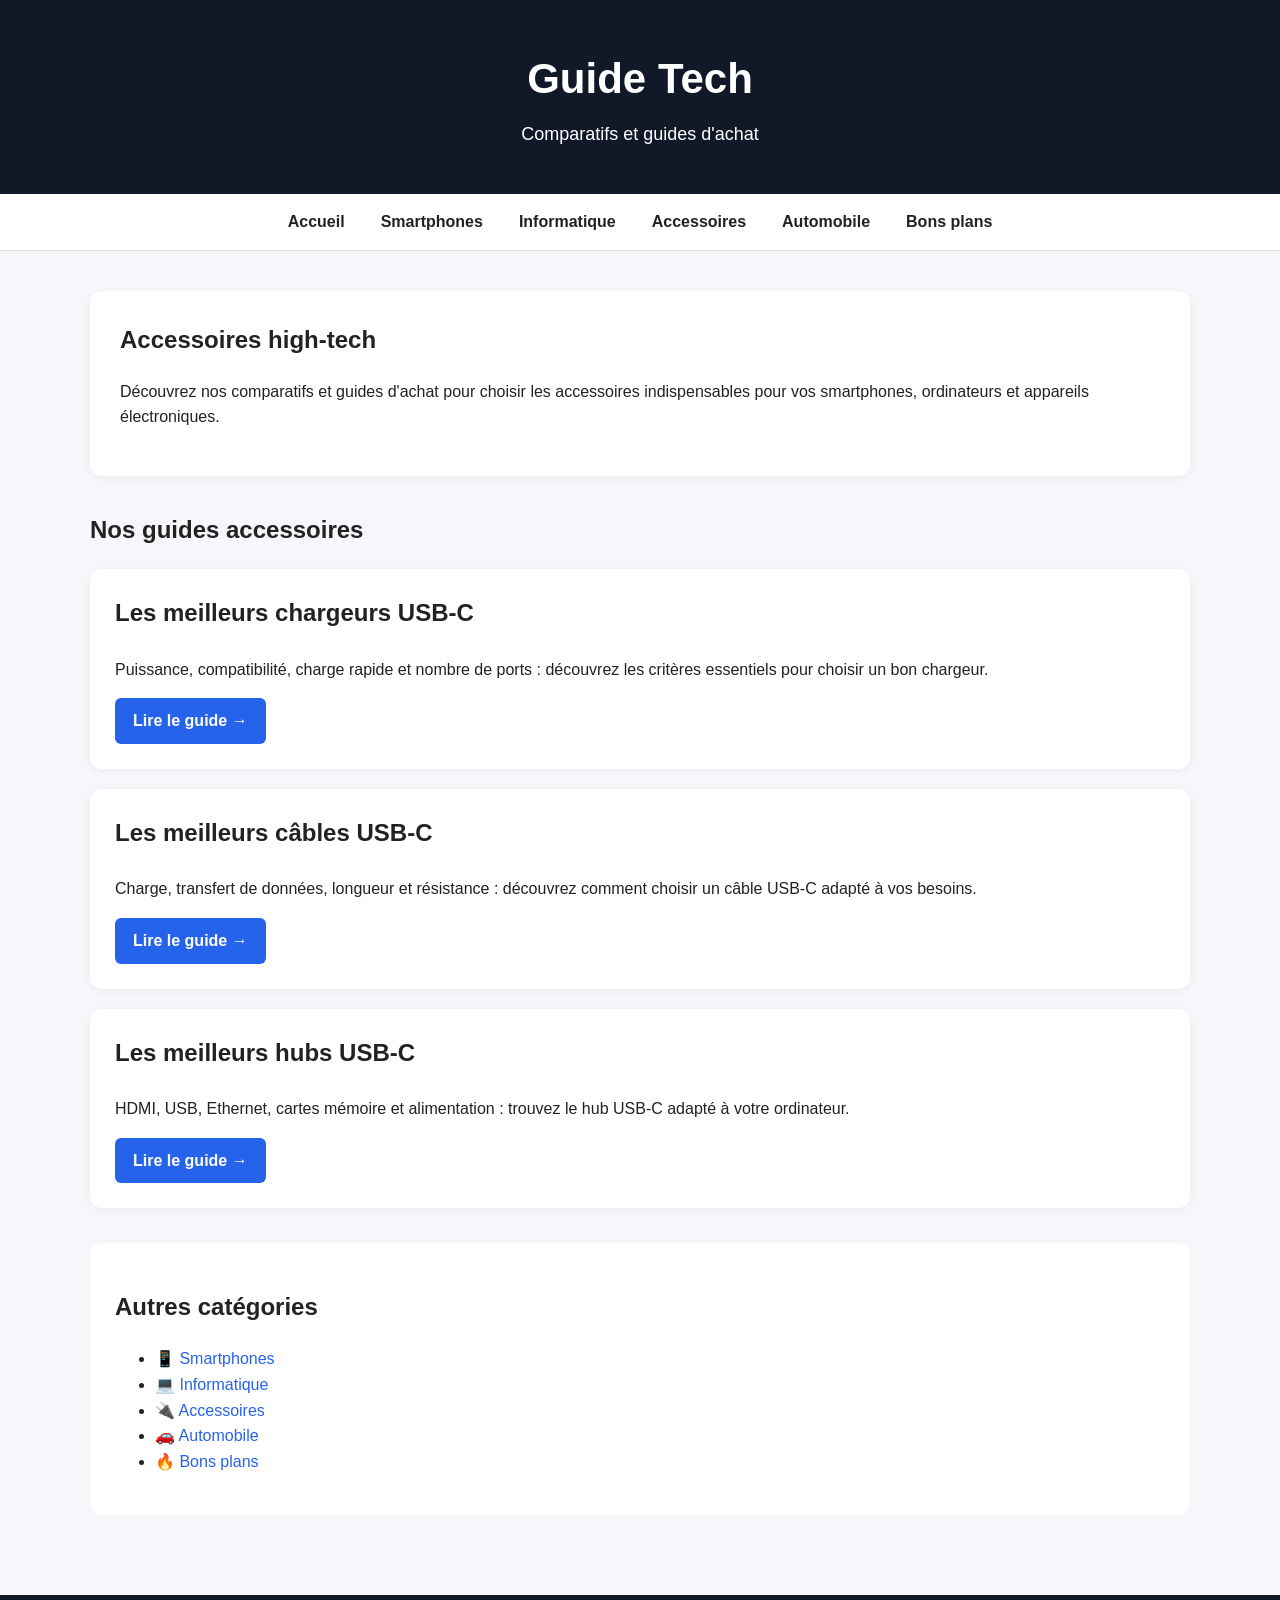
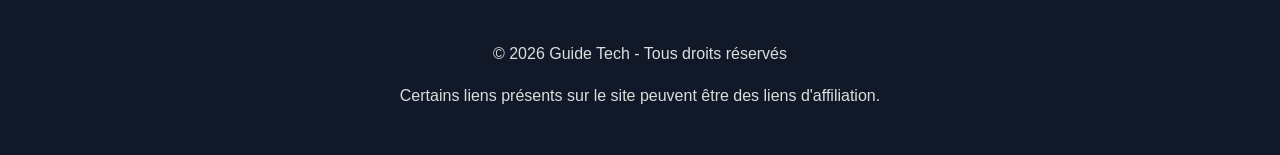
==== accessoires.html @ 724bab93 "Create accessoires.html" ====
<!DOCTYPE html>
<html lang="fr">
<head>
    <meta charset="UTF-8">
    <meta name="viewport" content="width=device-width, initial-scale=1.0">

    <title>Accessoires | Guide Tech</title>

    <meta name="description" content="Comparatifs et guides d'achat pour choisir les meilleurs accessoires high-tech, USB-C, chargeurs, câbles et équipements.">

    <link rel="stylesheet" href="style.css">
</head>

<body>

<header class="header">
    <div class="container">
        <h1>Guide Tech</h1>
        <p>Comparatifs et guides d'achat</p>
    </div>
</header>

<nav class="navigation">
    <div class="container">
        <a href="index.html">Accueil</a>
        <a href="smartphones.html">Smartphones</a>
        <a href="informatique.html">Informatique</a>
        <a href="accessoires.html">Accessoires</a>
        <a href="#">Automobile</a>
        <a href="#">Bons plans</a>
    </div>
</nav>

<main class="container">

    <section class="intro">

        <h2>Accessoires high-tech</h2>

        <p>
            Découvrez nos comparatifs et guides d'achat pour choisir
            les accessoires indispensables pour vos smartphones,
            ordinateurs et appareils électroniques.
        </p>

    </section>


    <section>

        <h2>Nos guides accessoires</h2>

        <article class="article-card">

            <h3>Les meilleurs chargeurs USB-C</h3>

            <p>
                Puissance, compatibilité, charge rapide et nombre de ports :
                découvrez les critères essentiels pour choisir un bon chargeur.
            </p>

            <a class="button" href="#">
                Lire le guide →
            </a>

        </article>


        <article class="article-card">

            <h3>Les meilleurs câbles USB-C</h3>

            <p>
                Charge, transfert de données, longueur et résistance :
                découvrez comment choisir un câble USB-C adapté à vos besoins.
            </p>

            <a class="button" href="#">
                Lire le guide →
            </a>

        </article>


        <article class="article-card">

            <h3>Les meilleurs hubs USB-C</h3>

            <p>
                HDMI, USB, Ethernet, cartes mémoire et alimentation :
                trouvez le hub USB-C adapté à votre ordinateur.
            </p>

            <a class="button" href="#">
                Lire le guide →
            </a>

        </article>

    </section>


    <section class="categories">

        <h2>Autres catégories</h2>

        <ul>
            <li><a href="smartphones.html">📱 Smartphones</a></li>
            <li><a href="informatique.html">💻 Informatique</a></li>
            <li><a href="accessoires.html">🔌 Accessoires</a></li>
            <li><a href="#">🚗 Automobile</a></li>
            <li><a href="#">🔥 Bons plans</a></li>
        </ul>

    </section>

</main>


<footer class="footer">

    <div class="container">

        <p>
            © 2026 Guide Tech - Tous droits réservés
        </p>

        <p>
            Certains liens présents sur le site peuvent être des liens
            d'affiliation.
        </p>

    </div>

</footer>

</body>
</html>
---- style.css ----
* {
    box-sizing: border-box;
}

body {
    margin: 0;
    font-family: Arial, Helvetica, sans-serif;
    background: #f5f7fa;
    color: #222;
    line-height: 1.6;
}

.container {
    width: 92%;
    max-width: 1100px;
    margin: auto;
}

/* HEADER */

.header {
    background: #111827;
    color: white;
    padding: 45px 0;
    text-align: center;
}

.header h1 {
    margin: 0;
    font-size: 42px;
}

.header p {
    margin: 8px 0 0;
    font-size: 18px;
}

/* NAVIGATION */

.navigation {
    background: white;
    border-bottom: 1px solid #ddd;
}

.navigation .container {
    display: flex;
    justify-content: center;
    flex-wrap: wrap;
}

.navigation a {
    display: block;
    padding: 15px 18px;
    color: #222;
    text-decoration: none;
    font-weight: bold;
}

.navigation a:hover {
    background: #f0f0f0;
}

/* CONTENU */

main {
    padding: 40px 0;
}

.intro {
    background: white;
    padding: 30px;
    border-radius: 12px;
    margin-bottom: 35px;
    box-shadow: 0 2px 8px rgba(0,0,0,0.05);
}

.intro h2 {
    margin-top: 0;
}

/* ARTICLES */

.article-card {
    background: white;
    padding: 25px;
    margin: 20px 0;
    border-radius: 12px;
    box-shadow: 0 2px 8px rgba(0,0,0,0.05);
}

.article-card h3 {
    margin-top: 0;
    font-size: 24px;
}

.button {
    display: inline-block;
    background: #2563eb;
    color: white;
    padding: 10px 18px;
    border-radius: 6px;
    text-decoration: none;
    font-weight: bold;
}

.button:hover {
    background: #1d4ed8;
}

/* CATEGORIES */

.categories {
    background: white;
    padding: 25px;
    margin-top: 35px;
    border-radius: 12px;
}

.categories a {
    color: #2563eb;
    text-decoration: none;
}

/* FOOTER */

.footer {
    background: #111827;
    color: #ddd;
    text-align: center;
    padding: 30px 0;
    margin-top: 40px;
}

/* MOBILE */

@media (max-width: 600px) {

    .header h1 {
        font-size: 32px;
    }

    .header p {
        font-size: 16px;
    }

    .navigation .container {
        display: block;
        text-align: center;
    }

    .navigation a {
        padding: 10px;
    }

    .article-card h3 {
        font-size: 21px;
    }
}
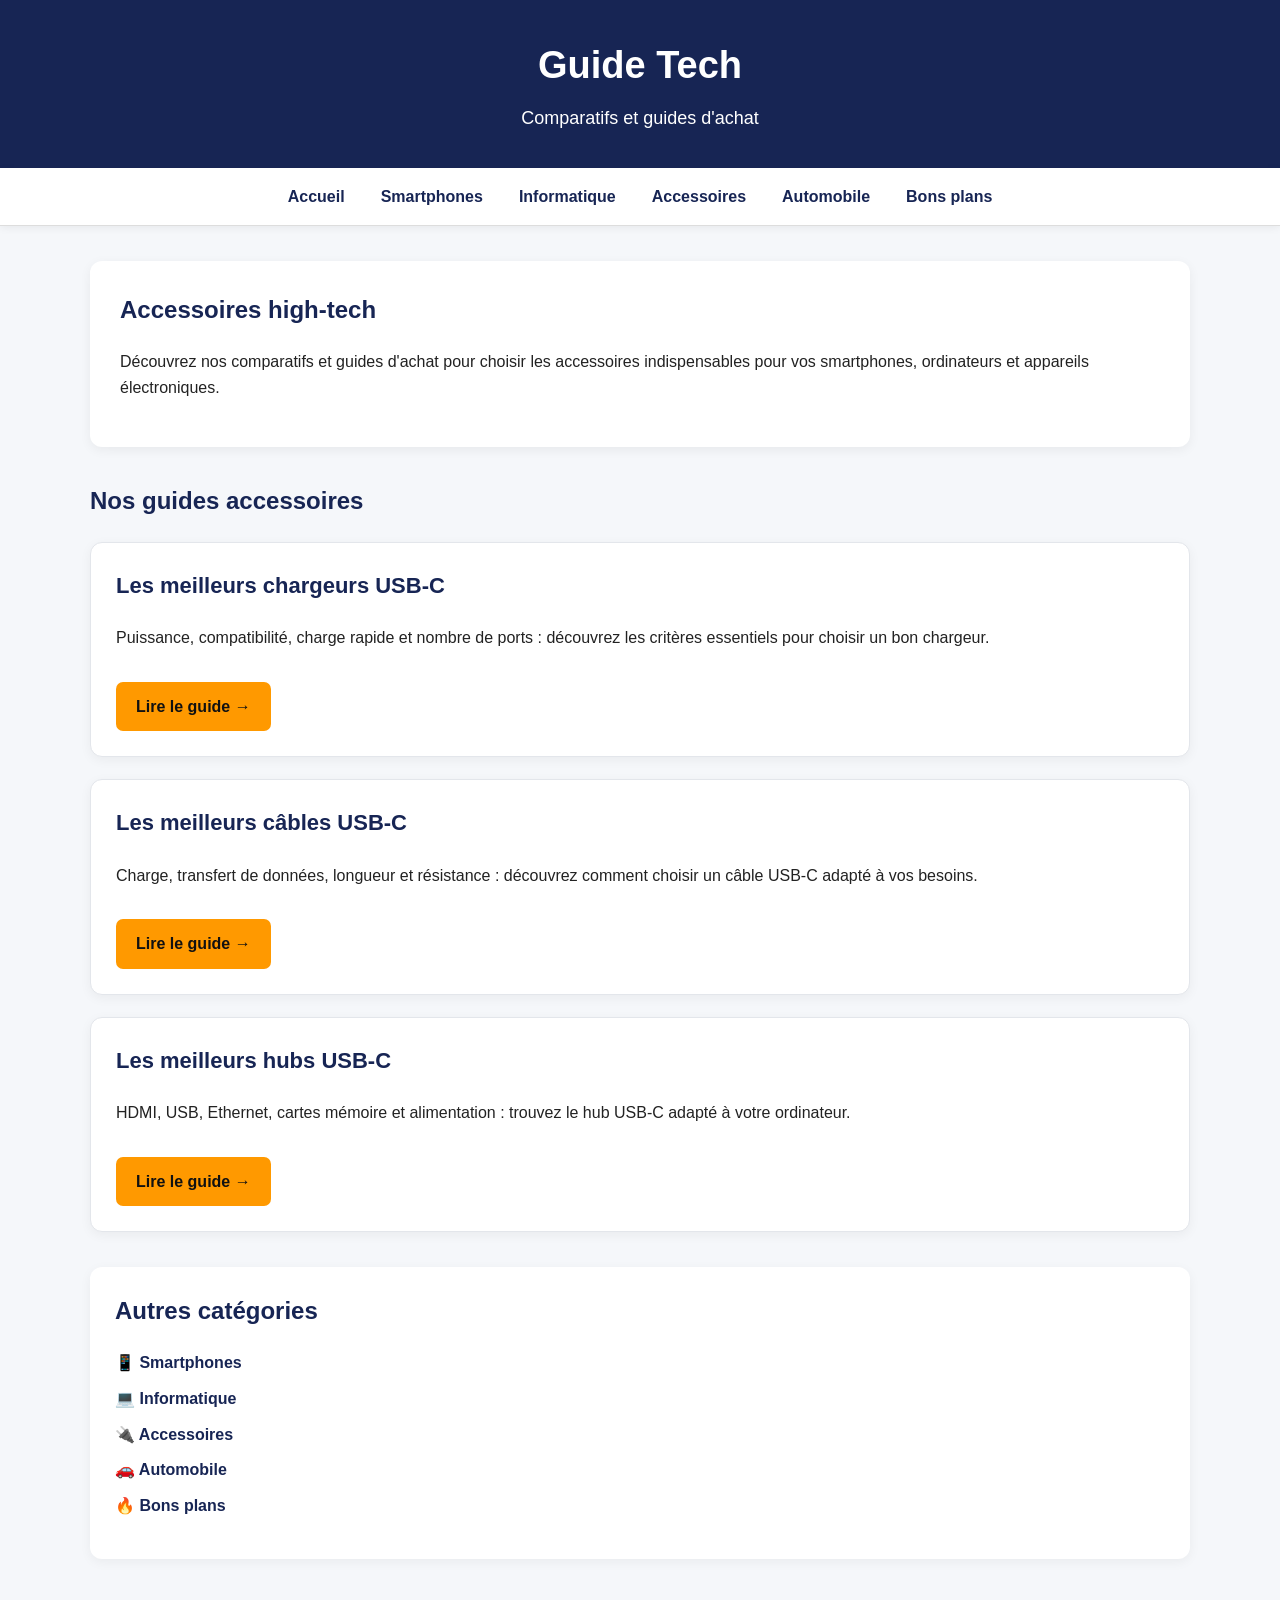
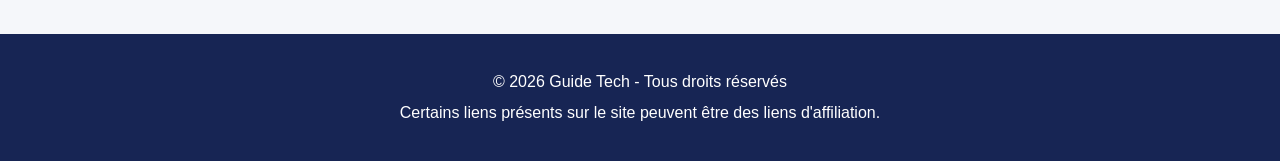
==== commit 505a7d41: "Update accessoires.html" ====
--- a/accessoires.html
+++ b/accessoires.html
@@ -26,8 +26,8 @@
         <a href="smartphones.html">Smartphones</a>
         <a href="informatique.html">Informatique</a>
         <a href="accessoires.html">Accessoires</a>
-        <a href="#">Automobile</a>
-        <a href="#">Bons plans</a>
+        <a href="automobile.html">Automobile</a>
+        <a href="bons-plans.html">Bons plans</a>
     </div>
 </nav>
 
--- a/style.css
+++ b/style.css
@@ -1,4 +1,3 @@
-
 * {
     box-sizing: border-box;
 }
@@ -12,23 +11,24 @@
 }
 
 .container {
-    width: 92%;
+    width: 90%;
     max-width: 1100px;
     margin: auto;
 }
 
+
 /* HEADER */
 
 .header {
-    background: #111827;
+    background: #172554;
     color: white;
-    padding: 45px 0;
     text-align: center;
+    padding: 35px 20px;
 }
 
 .header h1 {
     margin: 0;
-    font-size: 42px;
+    font-size: 38px;
 }
 
 .header p {
@@ -36,11 +36,13 @@
     font-size: 18px;
 }
 
+
 /* NAVIGATION */
 
 .navigation {
     background: white;
     border-bottom: 1px solid #ddd;
+    box-shadow: 0 2px 8px rgba(0, 0, 0, 0.06);
 }
 
 .navigation .container {
@@ -50,63 +52,91 @@
 }
 
 .navigation a {
-    display: block;
-    padding: 15px 18px;
-    color: #222;
+    color: #172554;
     text-decoration: none;
     font-weight: bold;
+    padding: 16px 18px;
 }
 
 .navigation a:hover {
-    background: #f0f0f0;
-}
-
-/* CONTENU */
+    background: #e8eefc;
+}
+
+
+/* MAIN */
 
 main {
-    padding: 40px 0;
-}
+    padding-top: 35px;
+    padding-bottom: 45px;
+}
+
+h2 {
+    color: #172554;
+    margin-top: 35px;
+}
+
+h3 {
+    color: #172554;
+}
+
+h4 {
+    margin-bottom: 5px;
+}
+
+
+/* INTRO */
 
 .intro {
     background: white;
     padding: 30px;
+    margin-bottom: 35px;
     border-radius: 12px;
-    margin-bottom: 35px;
-    box-shadow: 0 2px 8px rgba(0,0,0,0.05);
+    box-shadow: 0 3px 12px rgba(0, 0, 0, 0.06);
 }
 
 .intro h2 {
     margin-top: 0;
 }
 
-/* ARTICLES */
+
+/* ARTICLE CARDS */
 
 .article-card {
     background: white;
     padding: 25px;
-    margin: 20px 0;
+    margin: 22px 0;
     border-radius: 12px;
-    box-shadow: 0 2px 8px rgba(0,0,0,0.05);
+    border: 1px solid #e3e6eb;
+    box-shadow: 0 3px 12px rgba(0, 0, 0, 0.05);
 }
 
 .article-card h3 {
     margin-top: 0;
-    font-size: 24px;
-}
+    font-size: 22px;
+}
+
+.article-card ul {
+    padding-left: 22px;
+}
+
+
+/* BUTTON */
 
 .button {
     display: inline-block;
-    background: #2563eb;
-    color: white;
-    padding: 10px 18px;
-    border-radius: 6px;
+    margin-top: 15px;
+    padding: 12px 20px;
+    background: #ff9900;
+    color: #111;
     text-decoration: none;
     font-weight: bold;
+    border-radius: 7px;
 }
 
 .button:hover {
-    background: #1d4ed8;
-}
+    background: #e68900;
+}
+
 
 /* CATEGORIES */
 
@@ -115,45 +145,69 @@
     padding: 25px;
     margin-top: 35px;
     border-radius: 12px;
+    box-shadow: 0 3px 12px rgba(0, 0, 0, 0.05);
+}
+
+.categories h2 {
+    margin-top: 0;
+}
+
+.categories ul {
+    list-style: none;
+    padding: 0;
+}
+
+.categories li {
+    margin: 10px 0;
 }
 
 .categories a {
-    color: #2563eb;
+    color: #172554;
     text-decoration: none;
-}
+    font-weight: bold;
+}
+
 
 /* FOOTER */
 
 .footer {
-    background: #111827;
-    color: #ddd;
+    background: #172554;
+    color: white;
     text-align: center;
-    padding: 30px 0;
-    margin-top: 40px;
-}
+    padding: 30px 20px;
+    margin-top: 30px;
+}
+
+.footer p {
+    margin: 5px 0;
+}
+
 
 /* MOBILE */
 
-@media (max-width: 600px) {
+@media (max-width: 700px) {
 
     .header h1 {
-        font-size: 32px;
+        font-size: 30px;
     }
 
     .header p {
         font-size: 16px;
     }
 
-    .navigation .container {
-        display: block;
-        text-align: center;
-    }
-
     .navigation a {
-        padding: 10px;
+        padding: 12px 10px;
+        font-size: 14px;
+    }
+
+    .intro,
+    .article-card,
+    .categories {
+        padding: 20px;
     }
 
     .article-card h3 {
-        font-size: 21px;
-    }
-}
+        font-size: 19px;
+    }
+
+}
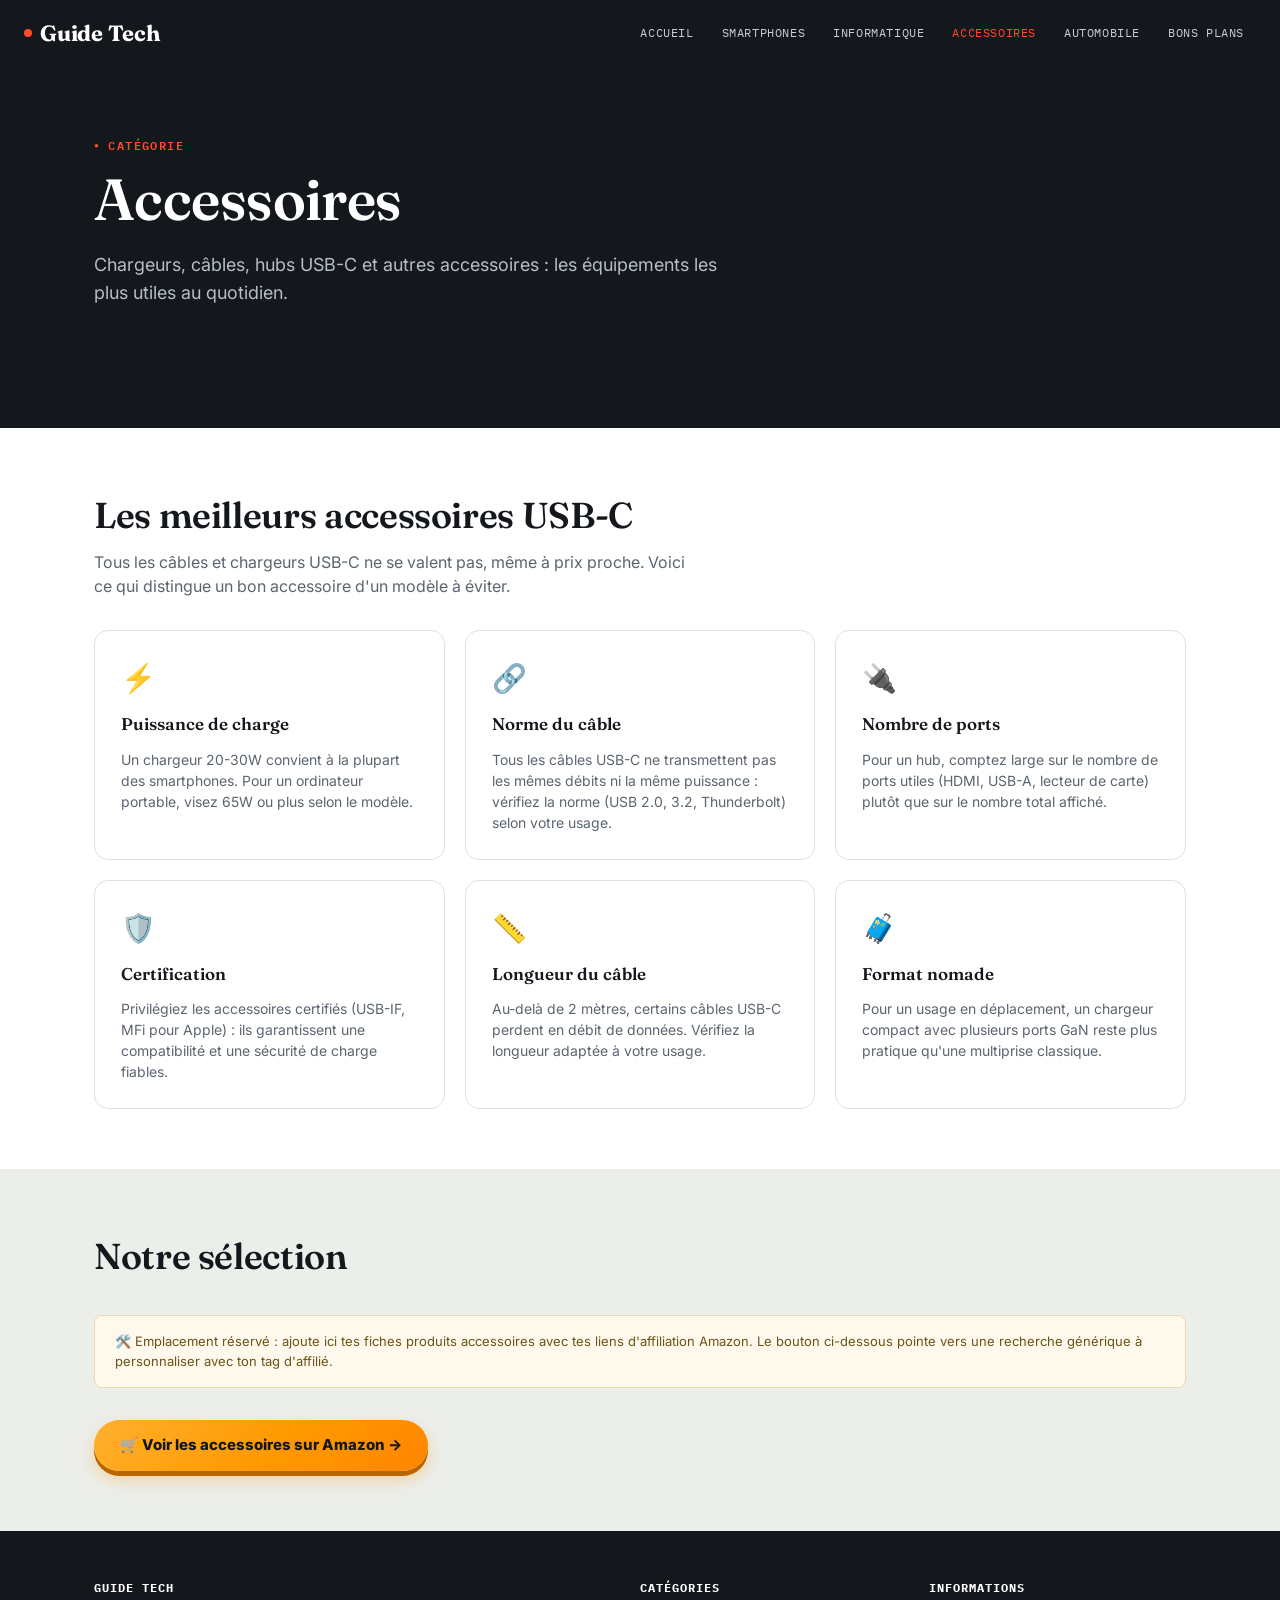
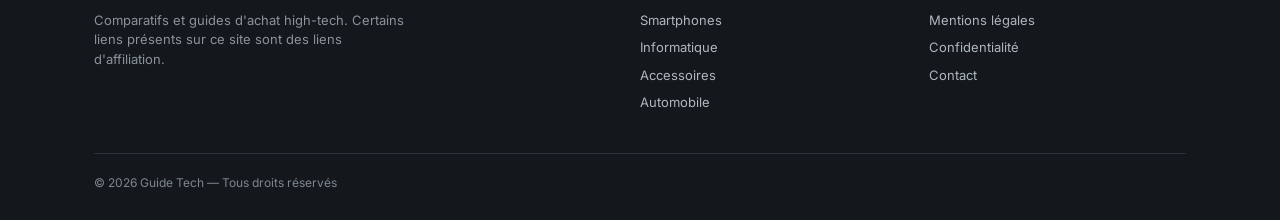
==== commit d1973b75: "Update accessoires.html" ====
--- a/accessoires.html
+++ b/accessoires.html
@@ -1,137 +1,110 @@
 <!DOCTYPE html>
 <html lang="fr">
 <head>
-    <meta charset="UTF-8">
-    <meta name="viewport" content="width=device-width, initial-scale=1.0">
-
-    <title>Accessoires | Guide Tech</title>
-
-    <meta name="description" content="Comparatifs et guides d'achat pour choisir les meilleurs accessoires high-tech, USB-C, chargeurs, câbles et équipements.">
-
-    <link rel="stylesheet" href="style.css">
+<meta charset="UTF-8">
+<meta name="viewport" content="width=device-width, initial-scale=1.0">
+<title>Accessoires – Chargeurs, câbles, hubs USB-C | Guide Tech</title>
+<meta name="description" content="Chargeurs, câbles, hubs USB-C : les équipements indispensables et comment les choisir.">
+<link rel="stylesheet" href="style.css">
 </head>
-
 <body>
 
-<header class="header">
-    <div class="container">
-        <h1>Guide Tech</h1>
-        <p>Comparatifs et guides d'achat</p>
-    </div>
+<header class="site">
+  <div class="bar">
+    <a href="index.html" class="logo"><span class="dot"></span>Guide Tech</a>
+    <nav class="main">
+      <a href="index.html">Accueil</a>
+      <a href="smartphones.html">Smartphones</a>
+      <a href="informatique.html">Informatique</a>
+      <a href="accessoires.html" class="current">Accessoires</a>
+      <a href="automobile.html">Automobile</a>
+      <a href="bons-plans.html">Bons plans</a>
+    </nav>
+  </div>
 </header>
 
-<nav class="navigation">
-    <div class="container">
-        <a href="index.html">Accueil</a>
+<section class="hero">
+  <div class="wrap">
+    <p class="eyebrow">Catégorie</p>
+    <h1>Accessoires</h1>
+    <p class="lead">Chargeurs, câbles, hubs USB-C et autres accessoires : les équipements les plus utiles au quotidien.</p>
+  </div>
+  <div style="height:32px;"></div>
+</section>
+
+<section class="on-card">
+  <div class="wrap">
+    <h2 class="section-title">Les meilleurs accessoires USB-C</h2>
+    <p class="section-sub">Tous les câbles et chargeurs USB-C ne se valent pas, même à prix proche. Voici ce qui distingue un bon accessoire d'un modèle à éviter.</p>
+
+    <div class="grid cols-3">
+      <div class="card">
+        <span class="icon">⚡</span>
+        <h3>Puissance de charge</h3>
+        <p>Un chargeur 20-30W convient à la plupart des smartphones. Pour un ordinateur portable, visez 65W ou plus selon le modèle.</p>
+      </div>
+      <div class="card">
+        <span class="icon">🔗</span>
+        <h3>Norme du câble</h3>
+        <p>Tous les câbles USB-C ne transmettent pas les mêmes débits ni la même puissance : vérifiez la norme (USB 2.0, 3.2, Thunderbolt) selon votre usage.</p>
+      </div>
+      <div class="card">
+        <span class="icon">🔌</span>
+        <h3>Nombre de ports</h3>
+        <p>Pour un hub, comptez large sur le nombre de ports utiles (HDMI, USB-A, lecteur de carte) plutôt que sur le nombre total affiché.</p>
+      </div>
+      <div class="card">
+        <span class="icon">🛡️</span>
+        <h3>Certification</h3>
+        <p>Privilégiez les accessoires certifiés (USB-IF, MFi pour Apple) : ils garantissent une compatibilité et une sécurité de charge fiables.</p>
+      </div>
+      <div class="card">
+        <span class="icon">📏</span>
+        <h3>Longueur du câble</h3>
+        <p>Au-delà de 2 mètres, certains câbles USB-C perdent en débit de données. Vérifiez la longueur adaptée à votre usage.</p>
+      </div>
+      <div class="card">
+        <span class="icon">🧳</span>
+        <h3>Format nomade</h3>
+        <p>Pour un usage en déplacement, un chargeur compact avec plusieurs ports GaN reste plus pratique qu'une multiprise classique.</p>
+      </div>
+    </div>
+  </div>
+</section>
+
+<section>
+  <div class="wrap">
+    <h2 class="section-title">Notre sélection</h2>
+    <div class="disclosure">
+      🛠️ Emplacement réservé : ajoute ici tes fiches produits accessoires avec tes liens d'affiliation Amazon. Le bouton ci-dessous pointe vers une recherche générique à personnaliser avec ton tag d'affilié.
+    </div>
+    <a href="https://www.amazon.fr/s?k=chargeur+usb-c&tag=VOTRE-TAG-21" class="btn amazon">🛒 Voir les accessoires sur Amazon →</a>
+  </div>
+</section>
+
+<footer class="site">
+  <div class="wrap">
+    <div class="cols">
+      <div>
+        <h4>Guide Tech</h4>
+        <p style="max-width:40ch; color:#8a939c;">Comparatifs et guides d'achat high-tech. Certains liens présents sur ce site sont des liens d'affiliation.</p>
+      </div>
+      <div>
+        <h4>Catégories</h4>
         <a href="smartphones.html">Smartphones</a>
         <a href="informatique.html">Informatique</a>
         <a href="accessoires.html">Accessoires</a>
         <a href="automobile.html">Automobile</a>
-        <a href="bons-plans.html">Bons plans</a>
+      </div>
+      <div>
+        <h4>Informations</h4>
+        <a href="mentions-legales.html">Mentions légales</a>
+        <a href="politique-confidentialite.html">Confidentialité</a>
+        <a href="contact.html">Contact</a>
+      </div>
     </div>
-</nav>
-
-<main class="container">
-
-    <section class="intro">
-
-        <h2>Accessoires high-tech</h2>
-
-        <p>
-            Découvrez nos comparatifs et guides d'achat pour choisir
-            les accessoires indispensables pour vos smartphones,
-            ordinateurs et appareils électroniques.
-        </p>
-
-    </section>
-
-
-    <section>
-
-        <h2>Nos guides accessoires</h2>
-
-        <article class="article-card">
-
-            <h3>Les meilleurs chargeurs USB-C</h3>
-
-            <p>
-                Puissance, compatibilité, charge rapide et nombre de ports :
-                découvrez les critères essentiels pour choisir un bon chargeur.
-            </p>
-
-            <a class="button" href="#">
-                Lire le guide →
-            </a>
-
-        </article>
-
-
-        <article class="article-card">
-
-            <h3>Les meilleurs câbles USB-C</h3>
-
-            <p>
-                Charge, transfert de données, longueur et résistance :
-                découvrez comment choisir un câble USB-C adapté à vos besoins.
-            </p>
-
-            <a class="button" href="#">
-                Lire le guide →
-            </a>
-
-        </article>
-
-
-        <article class="article-card">
-
-            <h3>Les meilleurs hubs USB-C</h3>
-
-            <p>
-                HDMI, USB, Ethernet, cartes mémoire et alimentation :
-                trouvez le hub USB-C adapté à votre ordinateur.
-            </p>
-
-            <a class="button" href="#">
-                Lire le guide →
-            </a>
-
-        </article>
-
-    </section>
-
-
-    <section class="categories">
-
-        <h2>Autres catégories</h2>
-
-        <ul>
-            <li><a href="smartphones.html">📱 Smartphones</a></li>
-            <li><a href="informatique.html">💻 Informatique</a></li>
-            <li><a href="accessoires.html">🔌 Accessoires</a></li>
-            <li><a href="#">🚗 Automobile</a></li>
-            <li><a href="#">🔥 Bons plans</a></li>
-        </ul>
-
-    </section>
-
-</main>
-
-
-<footer class="footer">
-
-    <div class="container">
-
-        <p>
-            © 2026 Guide Tech - Tous droits réservés
-        </p>
-
-        <p>
-            Certains liens présents sur le site peuvent être des liens
-            d'affiliation.
-        </p>
-
-    </div>
-
+    <div class="legal">© 2026 Guide Tech — Tous droits réservés</div>
+  </div>
 </footer>
 
 </body>
--- a/style.css
+++ b/style.css
@@ -1,213 +1,698 @@
+/* ============================================================ GUIDE TECH — design system v2 Direction : boutique premium / vitrine produit qui convertit Évolution du système v1 (fiche technique) vers un rendu plus désirable : grandes cartes produit, typographie éditoriale, CTA proéminent, badge "meilleur choix". ============================================================ */
+
+@import url("https://fonts.googleapis.com/css2?family=Fraunces:opsz,wght@9..144,500;9..144,600;9..144,700&family=IBM+Plex+Mono:wght@400;500;600&family=Inter:wght@400;500;600;700;800&display=swap");
+
+:root {
+  --ink: #14171c;
+  --ink-2: #1d222a;
+  --paper: #eceeea;
+  --card: #ffffff;
+  --line: #dde1dc;
+  --line-strong: #c3c9c2;
+  --muted: #5b6570;
+  --signal: #ff4b2b;
+  --signal-deep: #b82d14;
+  --signal-soft: #ffe9e3;
+  --teal: #0f8b8d;
+  --teal-soft: #e3f4f3;
+  --gold: #d9a441;
+  --gold-soft: #fbf0dc;
+
+  --font-display: "Fraunces", Georgia, serif;
+  --font-body: "Inter", -apple-system, sans-serif;
+  --font-mono: "IBM Plex Mono", monospace;
+
+  --radius: 14px;
+  --radius-sm: 8px;
+  --wrap: 1140px;
+}
+
 * {
-    box-sizing: border-box;
-}
-
+  box-sizing: border-box;
+}
+html {
+  scroll-behavior: smooth;
+}
 body {
-    margin: 0;
-    font-family: Arial, Helvetica, sans-serif;
-    background: #f5f7fa;
-    color: #222;
-    line-height: 1.6;
-}
-
-.container {
-    width: 90%;
-    max-width: 1100px;
-    margin: auto;
-}
-
-
-/* HEADER */
-
-.header {
-    background: #172554;
-    color: white;
-    text-align: center;
-    padding: 35px 20px;
-}
-
-.header h1 {
-    margin: 0;
-    font-size: 38px;
-}
-
-.header p {
-    margin: 8px 0 0;
-    font-size: 18px;
-}
-
-
-/* NAVIGATION */
-
-.navigation {
-    background: white;
-    border-bottom: 1px solid #ddd;
-    box-shadow: 0 2px 8px rgba(0, 0, 0, 0.06);
-}
-
-.navigation .container {
-    display: flex;
-    justify-content: center;
-    flex-wrap: wrap;
-}
-
-.navigation a {
-    color: #172554;
-    text-decoration: none;
-    font-weight: bold;
-    padding: 16px 18px;
-}
-
-.navigation a:hover {
-    background: #e8eefc;
-}
-
-
-/* MAIN */
-
-main {
-    padding-top: 35px;
-    padding-bottom: 45px;
-}
-
-h2 {
-    color: #172554;
-    margin-top: 35px;
-}
-
-h3 {
-    color: #172554;
-}
-
-h4 {
-    margin-bottom: 5px;
-}
-
-
-/* INTRO */
-
-.intro {
-    background: white;
-    padding: 30px;
-    margin-bottom: 35px;
-    border-radius: 12px;
-    box-shadow: 0 3px 12px rgba(0, 0, 0, 0.06);
-}
-
-.intro h2 {
-    margin-top: 0;
-}
-
-
-/* ARTICLE CARDS */
-
-.article-card {
-    background: white;
-    padding: 25px;
-    margin: 22px 0;
-    border-radius: 12px;
-    border: 1px solid #e3e6eb;
-    box-shadow: 0 3px 12px rgba(0, 0, 0, 0.05);
-}
-
-.article-card h3 {
-    margin-top: 0;
-    font-size: 22px;
-}
-
-.article-card ul {
-    padding-left: 22px;
-}
-
-
-/* BUTTON */
-
-.button {
-    display: inline-block;
-    margin-top: 15px;
-    padding: 12px 20px;
-    background: #ff9900;
-    color: #111;
-    text-decoration: none;
-    font-weight: bold;
-    border-radius: 7px;
-}
-
-.button:hover {
-    background: #e68900;
-}
-
-
-/* CATEGORIES */
-
-.categories {
-    background: white;
-    padding: 25px;
-    margin-top: 35px;
-    border-radius: 12px;
-    box-shadow: 0 3px 12px rgba(0, 0, 0, 0.05);
-}
-
-.categories h2 {
-    margin-top: 0;
-}
-
-.categories ul {
-    list-style: none;
-    padding: 0;
-}
-
-.categories li {
-    margin: 10px 0;
-}
-
-.categories a {
-    color: #172554;
-    text-decoration: none;
-    font-weight: bold;
-}
-
-
-/* FOOTER */
-
-.footer {
-    background: #172554;
-    color: white;
-    text-align: center;
-    padding: 30px 20px;
-    margin-top: 30px;
-}
-
-.footer p {
-    margin: 5px 0;
-}
-
-
-/* MOBILE */
-
+  margin: 0;
+  background: var(--paper);
+  color: var(--ink);
+  font-family: var(--font-body);
+  line-height: 1.5;
+  -webkit-font-smoothing: antialiased;
+  padding-bottom: 0;
+}
+img {
+  max-width: 100%;
+  display: block;
+}
+a {
+  color: inherit;
+}
+.wrap {
+  max-width: var(--wrap);
+  margin: 0 auto;
+  padding: 0 24px;
+}
+
+/* ---------- header ---------- */
+header.site {
+  background: var(--ink);
+  color: #fff;
+  position: sticky;
+  top: 0;
+  z-index: 50;
+}
+header.site .bar {
+  display: flex;
+  align-items: center;
+  justify-content: space-between;
+  padding: 16px 24px;
+  gap: 16px;
+  flex-wrap: wrap;
+}
+.logo {
+  font-family: var(--font-display);
+  font-weight: 700;
+  font-size: 22px;
+  letter-spacing: -0.01em;
+  color: #fff;
+  text-decoration: none;
+  display: flex;
+  align-items: center;
+  gap: 8px;
+}
+.logo .dot {
+  width: 8px;
+  height: 8px;
+  background: var(--signal);
+  border-radius: 50%;
+  display: inline-block;
+}
+nav.main {
+  display: flex;
+  gap: 4px;
+  flex-wrap: wrap;
+}
+nav.main a {
+  font-family: var(--font-mono);
+  font-size: 12px;
+  letter-spacing: 0.05em;
+  text-transform: uppercase;
+  color: #c7cfd6;
+  text-decoration: none;
+  padding: 8px 12px;
+  border-radius: var(--radius-sm);
+  transition: background 0.15s, color 0.15s;
+}
+nav.main a:hover,
+nav.main a:focus-visible {
+  background: rgba(255, 255, 255, 0.08);
+  color: #fff;
+}
+nav.main a.current {
+  color: var(--signal);
+}
+
+/* ---------- eyebrow ---------- */
+.eyebrow {
+  font-family: var(--font-mono);
+  font-size: 12px;
+  letter-spacing: 0.12em;
+  text-transform: uppercase;
+  color: var(--signal);
+  display: inline-flex;
+  align-items: center;
+  gap: 8px;
+  margin: 0 0 14px;
+  font-weight: 600;
+}
+.eyebrow::before {
+  content: "●";
+  font-size: 8px;
+}
+
+/* ---------- hero ---------- */
+.hero {
+  background: var(--ink);
+  color: #fff;
+  padding: 64px 0 56px;
+}
+.hero h1 {
+  font-family: var(--font-display);
+  font-weight: 600;
+  font-size: clamp(34px, 5.2vw, 58px);
+  line-height: 1.08;
+  letter-spacing: -0.01em;
+  margin: 0 0 20px;
+  max-width: 16ch;
+}
+.hero p.lead {
+  font-size: 18px;
+  color: #b6bec7;
+  max-width: 58ch;
+  margin: 0 0 32px;
+  line-height: 1.6;
+}
+.hero .cta-group {
+  display: flex;
+  gap: 14px;
+  flex-wrap: wrap;
+  align-items: center;
+}
+
+/* ---------- trust strip ---------- */
+.trust-strip {
+  background: var(--ink-2);
+  border-top: 1px solid #2a303a;
+}
+.trust-strip .wrap {
+  display: flex;
+  gap: 28px;
+  flex-wrap: wrap;
+  padding: 18px 24px;
+  font-family: var(--font-mono);
+  font-size: 12px;
+  letter-spacing: 0.02em;
+  color: #9aa3ac;
+}
+.trust-strip span {
+  display: flex;
+  align-items: center;
+  gap: 8px;
+}
+
+/* ---------- buttons ---------- */
+.btn {
+  display: inline-flex;
+  align-items: center;
+  gap: 8px;
+  font-family: var(--font-body);
+  font-weight: 700;
+  font-size: 15px;
+  text-decoration: none;
+  padding: 14px 26px;
+  border-radius: 999px;
+  border: 2px solid transparent;
+  transition: transform 0.12s ease, box-shadow 0.12s ease, background 0.15s ease;
+}
+.btn:hover {
+  transform: translateY(-2px);
+}
+.btn:active {
+  transform: translateY(0);
+}
+.btn.primary {
+  background: var(--signal);
+  color: #fff;
+  box-shadow: 0 6px 0 var(--signal-deep);
+}
+.btn.primary:hover {
+  box-shadow: 0 8px 0 var(--signal-deep);
+}
+.btn.primary:active {
+  box-shadow: 0 3px 0 var(--signal-deep);
+  transform: translateY(3px);
+}
+.btn.ghost {
+  background: transparent;
+  border-color: rgba(255, 255, 255, 0.35);
+  color: #fff;
+}
+.btn.ghost:hover {
+  border-color: #fff;
+}
+.btn.on-paper.ghost {
+  border-color: var(--ink);
+  color: var(--ink);
+}
+.btn.small {
+  padding: 9px 18px;
+  font-size: 13px;
+}
+.btn.block {
+  width: 100%;
+  justify-content: center;
+}
+
+/* ---------- Amazon buy button ---------- */
+.btn.amazon {
+  background: linear-gradient(135deg, #ffb02e 0%, #ff9900 55%, #ff8500 100%);
+  color: #14171c;
+  border: none;
+  box-shadow: 0 5px 0 #b96600, 0 8px 16px rgba(255, 153, 0, 0.35);
+  position: relative;
+  overflow: hidden;
+  font-weight: 800;
+}
+.btn.amazon .cart-icon {
+  width: 16px;
+  height: 16px;
+  flex-shrink: 0;
+}
+.btn.amazon::before {
+  content: "";
+  position: absolute;
+  top: 0;
+  left: -60%;
+  width: 40%;
+  height: 100%;
+  background: linear-gradient(
+    120deg,
+    transparent,
+    rgba(255, 255, 255, 0.55),
+    transparent
+  );
+  transform: skewX(-20deg);
+  transition: left 0.5s ease;
+}
+.btn.amazon:hover {
+  transform: translateY(-2px);
+  box-shadow: 0 7px 0 #b96600, 0 10px 20px rgba(255, 153, 0, 0.45);
+}
+.btn.amazon:hover::before {
+  left: 130%;
+}
+.btn.amazon:active {
+  transform: translateY(3px);
+  box-shadow: 0 2px 0 #b96600;
+}
+.btn.amazon .by {
+  font-family: var(--font-mono);
+  font-size: 9px;
+  font-weight: 600;
+  opacity: 0.65;
+  margin-left: 2px;
+}
+
+/* ---------- sections ---------- */
+section {
+  padding: 60px 0;
+}
+section.on-card {
+  background: var(--card);
+}
+h2.section-title {
+  font-family: var(--font-display);
+  font-weight: 600;
+  font-size: clamp(26px, 3.4vw, 36px);
+  letter-spacing: -0.01em;
+  margin: 0 0 8px;
+}
+p.section-sub {
+  color: var(--muted);
+  font-size: 16px;
+  max-width: 60ch;
+  margin: 0 0 32px;
+}
+
+/* ---------- quick comparison table ---------- */
+.table-wrap {
+  overflow-x: auto;
+  border: 1px solid var(--line);
+  border-radius: var(--radius);
+  background: var(--card);
+}
+table.spec {
+  width: 100%;
+  border-collapse: collapse;
+  font-size: 14px;
+  min-width: 680px;
+}
+table.spec th {
+  font-family: var(--font-mono);
+  font-size: 11px;
+  text-transform: uppercase;
+  letter-spacing: 0.06em;
+  color: var(--muted);
+  text-align: left;
+  padding: 16px 18px;
+  border-bottom: 2px solid var(--ink);
+}
+table.spec td {
+  padding: 16px 18px;
+  border-bottom: 1px solid var(--line);
+  vertical-align: middle;
+}
+table.spec tr:last-child td {
+  border-bottom: none;
+}
+table.spec tr.best-row td {
+  background: var(--signal-soft);
+}
+.spec-num {
+  font-family: var(--font-mono);
+  color: var(--ink);
+}
+.name-cell {
+  display: flex;
+  align-items: center;
+  gap: 10px;
+  font-weight: 700;
+}
+
+/* ---------- rank pill ---------- */
+.pill-rank {
+  display: inline-flex;
+  align-items: center;
+  justify-content: center;
+  font-family: var(--font-mono);
+  font-weight: 700;
+  font-size: 12px;
+  width: 26px;
+  height: 26px;
+  border-radius: 50%;
+  background: var(--ink);
+  color: #fff;
+  flex-shrink: 0;
+}
+.pill-rank.gold {
+  background: var(--gold);
+  color: #3a2a00;
+}
+
+/* ---------- product showcase cards ---------- */
+.product-grid {
+  display: flex;
+  flex-direction: column;
+  gap: 24px;
+}
+.product {
+  background: var(--card);
+  border: 1px solid var(--line);
+  border-radius: var(--radius);
+  padding: 32px;
+  display: grid;
+  grid-template-columns: 240px 1fr 220px;
+  gap: 32px;
+  position: relative;
+  transition: box-shadow 0.18s ease, border-color 0.18s ease;
+}
+.product:hover {
+  box-shadow: 0 12px 32px rgba(20, 23, 28, 0.08);
+  border-color: var(--line-strong);
+}
+.product.featured {
+  border: 2px solid var(--gold);
+  background: linear-gradient(180deg, var(--gold-soft) 0%, var(--card) 140px);
+}
+.ribbon {
+  position: absolute;
+  top: 20px;
+  left: -8px;
+  background: var(--gold);
+  color: #3a2a00;
+  font-family: var(--font-mono);
+  font-weight: 700;
+  font-size: 11px;
+  letter-spacing: 0.06em;
+  text-transform: uppercase;
+  padding: 7px 14px 7px 18px;
+  clip-path: polygon(0 0, 100% 0, 100% 100%, 0 100%, 10px 50%);
+}
+@media (max-width: 900px) {
+  .product {
+    grid-template-columns: 1fr;
+  }
+}
+.product .media img {
+  border-radius: var(--radius-sm);
+  border: 1px solid var(--line);
+}
+.product .body h3 {
+  font-family: var(--font-display);
+  font-weight: 600;
+  font-size: 24px;
+  margin: 0 0 4px;
+  letter-spacing: -0.01em;
+}
+.product .body .tagline {
+  color: var(--signal);
+  font-weight: 600;
+  font-size: 14px;
+  margin: 0 0 14px;
+}
+.product .chips {
+  display: flex;
+  gap: 8px;
+  flex-wrap: wrap;
+  margin-bottom: 14px;
+}
+.chip {
+  font-family: var(--font-mono);
+  font-size: 12px;
+  color: var(--ink);
+  background: var(--paper);
+  border: 1px solid var(--line);
+  padding: 5px 10px;
+  border-radius: 999px;
+}
+.product ul.points {
+  margin: 0 0 14px;
+  padding: 0;
+  list-style: none;
+}
+.product ul.points li {
+  padding-left: 22px;
+  position: relative;
+  margin-bottom: 7px;
+  font-size: 14.5px;
+  color: var(--ink);
+}
+.product ul.points li::before {
+  content: "✓";
+  position: absolute;
+  left: 0;
+  color: var(--teal);
+  font-weight: 700;
+}
+.product .video-link {
+  font-family: var(--font-mono);
+  font-size: 12px;
+  text-transform: uppercase;
+  color: var(--muted);
+  text-decoration: none;
+  display: inline-block;
+  letter-spacing: 0.03em;
+}
+.product .video-link:hover {
+  color: var(--ink);
+}
+.product .buy-panel {
+  background: var(--paper);
+  border-radius: var(--radius-sm);
+  padding: 20px;
+  display: flex;
+  flex-direction: column;
+  gap: 10px;
+  align-self: start;
+}
+.product .buy-panel .price-label {
+  font-family: var(--font-mono);
+  font-size: 11px;
+  text-transform: uppercase;
+  color: var(--muted);
+  letter-spacing: 0.06em;
+}
+.product .buy-panel .price-note-2 {
+  font-size: 12px;
+  color: var(--muted);
+}
+
+/* ---------- FAQ accordion ---------- */
+.faq {
+  max-width: 760px;
+}
+.faq details {
+  border-bottom: 1px solid var(--line);
+  padding: 18px 0;
+}
+.faq summary {
+  font-family: var(--font-display);
+  font-weight: 600;
+  font-size: 17px;
+  cursor: pointer;
+  list-style: none;
+  display: flex;
+  justify-content: space-between;
+  align-items: center;
+  gap: 12px;
+}
+.faq summary::-webkit-details-marker {
+  display: none;
+}
+.faq summary::after {
+  content: "+";
+  font-family: var(--font-mono);
+  font-size: 20px;
+  color: var(--signal);
+  flex-shrink: 0;
+  transition: transform 0.15s ease;
+}
+.faq details[open] summary::after {
+  transform: rotate(45deg);
+}
+.faq p {
+  margin: 12px 0 0;
+  color: var(--muted);
+  font-size: 15px;
+  line-height: 1.6;
+}
+
+/* ---------- disclosure ---------- */
+.disclosure {
+  background: #fff8ec;
+  border: 1px solid #ecd9a8;
+  border-radius: var(--radius-sm);
+  padding: 16px 20px;
+  font-size: 13px;
+  color: #6b5417;
+  margin: 32px 0;
+}
+
+/* ---------- card grid (home) ---------- */
+.grid {
+  display: grid;
+  gap: 20px;
+}
+.grid.cols-3 {
+  grid-template-columns: repeat(3, 1fr);
+}
+.grid.cols-4 {
+  grid-template-columns: repeat(4, 1fr);
+}
+@media (max-width: 900px) {
+  .grid.cols-3,
+  .grid.cols-4 {
+    grid-template-columns: repeat(2, 1fr);
+  }
+}
+@media (max-width: 600px) {
+  .grid.cols-3,
+  .grid.cols-4 {
+    grid-template-columns: 1fr;
+  }
+}
+.card {
+  background: var(--card);
+  border: 1px solid var(--line);
+  border-radius: var(--radius);
+  padding: 26px;
+  display: flex;
+  flex-direction: column;
+  gap: 12px;
+  transition: box-shadow 0.15s, transform 0.15s;
+}
+.card:hover {
+  box-shadow: 0 10px 26px rgba(20, 23, 28, 0.08);
+  transform: translateY(-2px);
+}
+.card .icon {
+  font-size: 28px;
+}
+.card h3 {
+  margin: 0;
+  font-size: 17px;
+  font-family: var(--font-display);
+  font-weight: 600;
+}
+.card p {
+  margin: 0;
+  color: var(--muted);
+  font-size: 14px;
+  flex-grow: 1;
+}
+.card a.card-link {
+  font-family: var(--font-mono);
+  font-size: 12px;
+  text-transform: uppercase;
+  letter-spacing: 0.05em;
+  color: var(--teal);
+  text-decoration: none;
+  font-weight: 600;
+}
+.card a.card-link:hover {
+  text-decoration: underline;
+}
+
+/* ---------- sticky mobile buy bar ---------- */
+.sticky-buy {
+  position: sticky;
+  bottom: 0;
+  z-index: 40;
+  background: var(--ink);
+  color: #fff;
+  padding: 14px 20px;
+  display: flex;
+  align-items: center;
+  justify-content: space-between;
+  gap: 16px;
+  border-top: 3px solid var(--signal);
+}
+.sticky-buy .info {
+  font-family: var(--font-mono);
+  font-size: 12px;
+  color: #b6bec7;
+}
+.sticky-buy .info strong {
+  color: #fff;
+  display: block;
+  font-family: var(--font-body);
+  font-size: 14px;
+}
+
+/* ---------- footer ---------- */
+footer.site {
+  background: var(--ink);
+  color: #aeb7bf;
+  padding: 48px 0 28px;
+  font-size: 13px;
+}
+footer.site .cols {
+  display: grid;
+  grid-template-columns: 2fr 1fr 1fr;
+  gap: 32px;
+  margin-bottom: 32px;
+}
 @media (max-width: 700px) {
-
-    .header h1 {
-        font-size: 30px;
-    }
-
-    .header p {
-        font-size: 16px;
-    }
-
-    .navigation a {
-        padding: 12px 10px;
-        font-size: 14px;
-    }
-
-    .intro,
-    .article-card,
-    .categories {
-        padding: 20px;
-    }
-
-    .article-card h3 {
-        font-size: 19px;
-    }
-
-}
+  footer.site .cols {
+    grid-template-columns: 1fr;
+  }
+}
+footer.site h4 {
+  font-family: var(--font-mono);
+  font-size: 12px;
+  text-transform: uppercase;
+  letter-spacing: 0.08em;
+  color: #fff;
+  margin: 0 0 14px;
+}
+footer.site a {
+  color: #aeb7bf;
+  text-decoration: none;
+  display: block;
+  margin-bottom: 8px;
+}
+footer.site a:hover {
+  color: #fff;
+}
+footer.site .legal {
+  border-top: 1px solid #2a333d;
+  padding-top: 20px;
+  font-size: 12px;
+  color: #7d8790;
+}
+
+/* ---------- accessibility ---------- */
+a:focus-visible,
+button:focus-visible,
+summary:focus-visible {
+  outline: 3px solid var(--teal);
+  outline-offset: 2px;
+}
+@media (prefers-reduced-motion: reduce) {
+  * {
+    transition: none !important;
+    scroll-behavior: auto !important;
+  }
+}
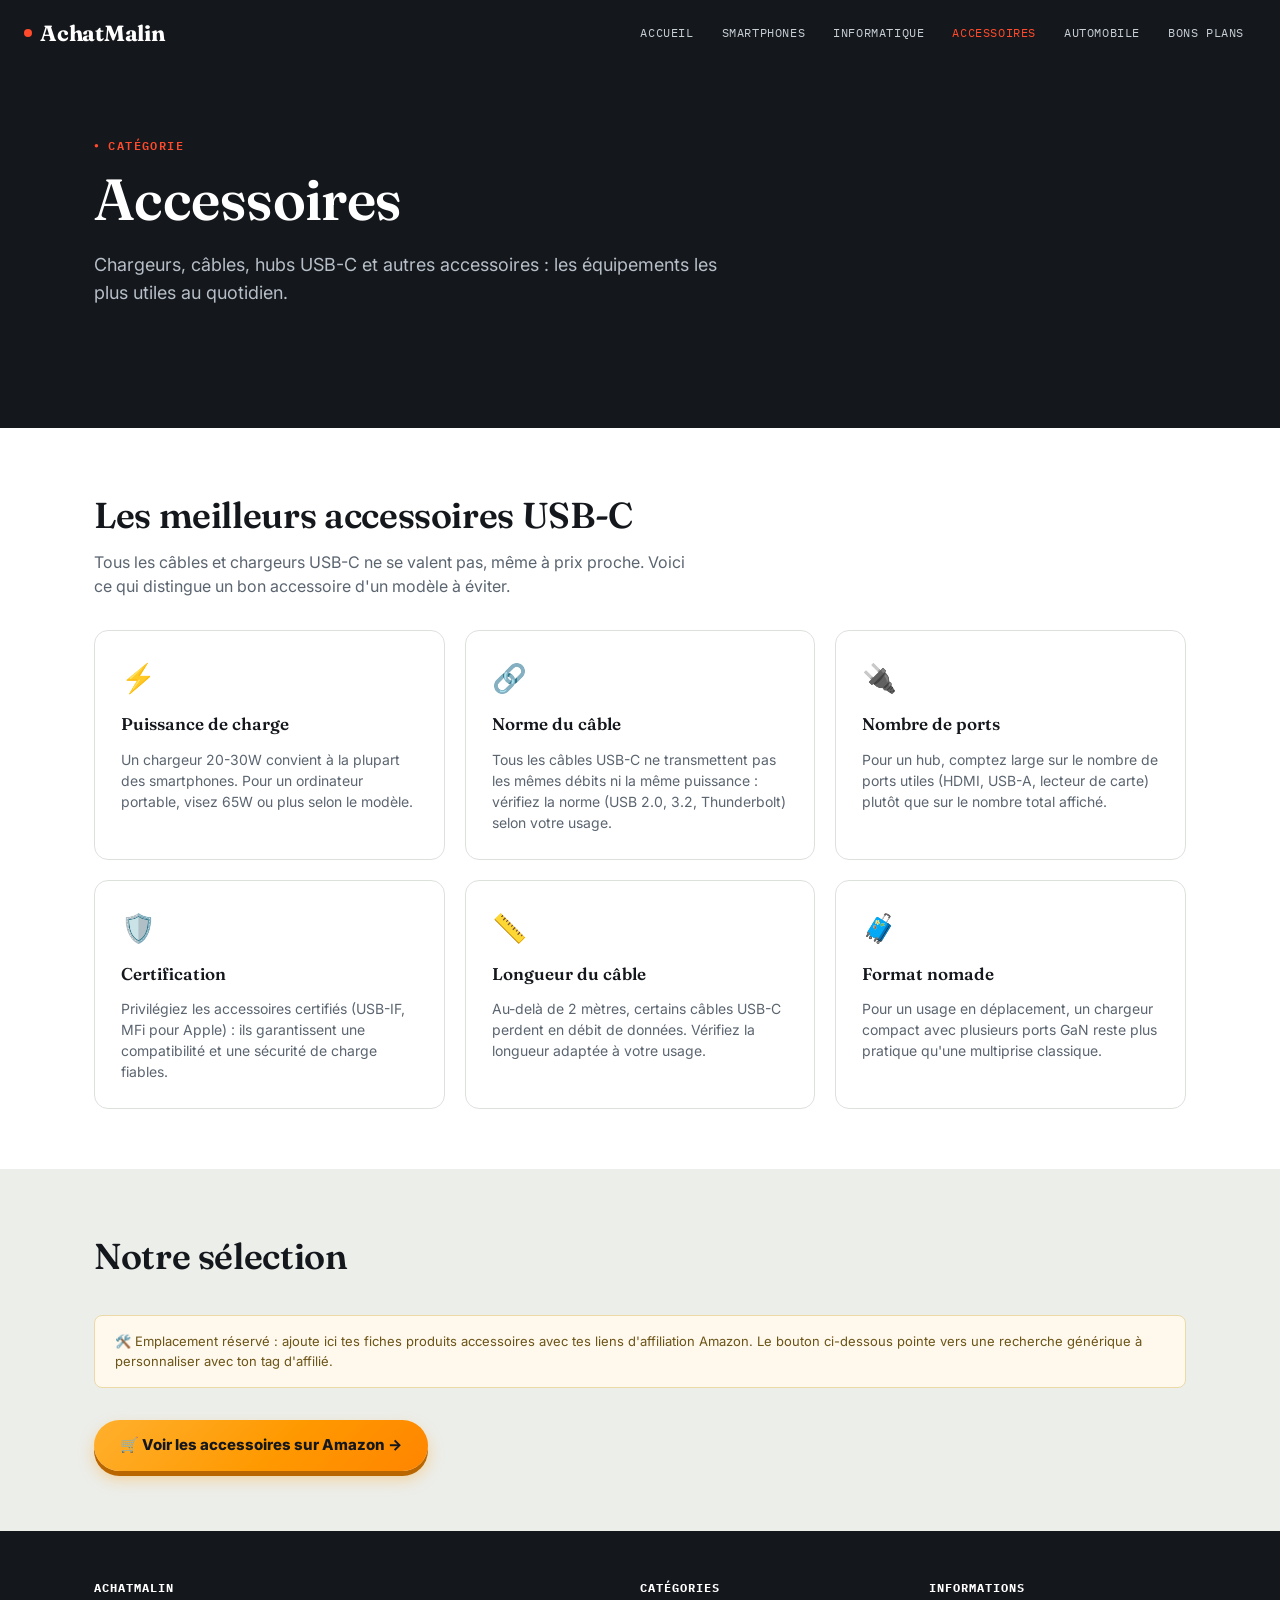
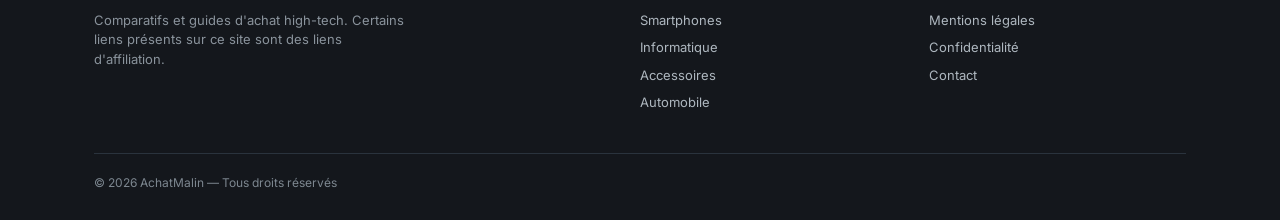
==== commit 3e3da9e8: "Update accessoires.html" ====
--- a/accessoires.html
+++ b/accessoires.html
@@ -3,7 +3,7 @@
 <head>
 <meta charset="UTF-8">
 <meta name="viewport" content="width=device-width, initial-scale=1.0">
-<title>Accessoires – Chargeurs, câbles, hubs USB-C | Guide Tech</title>
+<title>Accessoires – Chargeurs, câbles, hubs USB-C | AchatMalin</title>
 <meta name="description" content="Chargeurs, câbles, hubs USB-C : les équipements indispensables et comment les choisir.">
 <link rel="stylesheet" href="style.css">
 </head>
@@ -11,7 +11,7 @@
 
 <header class="site">
   <div class="bar">
-    <a href="index.html" class="logo"><span class="dot"></span>Guide Tech</a>
+    <a href="index.html" class="logo"><span class="dot"></span>AchatMalin</a>
     <nav class="main">
       <a href="index.html">Accueil</a>
       <a href="smartphones.html">Smartphones</a>
@@ -78,7 +78,7 @@
     <div class="disclosure">
       🛠️ Emplacement réservé : ajoute ici tes fiches produits accessoires avec tes liens d'affiliation Amazon. Le bouton ci-dessous pointe vers une recherche générique à personnaliser avec ton tag d'affilié.
     </div>
-    <a href="https://www.amazon.fr/s?k=chargeur+usb-c&tag=VOTRE-TAG-21" class="btn amazon">🛒 Voir les accessoires sur Amazon →</a>
+    <a href="https://www.amazon.fr/s?k=chargeur+usb-c&tag=sasbo76-21" class="btn amazon">🛒 Voir les accessoires sur Amazon →</a>
   </div>
 </section>
 
@@ -86,7 +86,7 @@
   <div class="wrap">
     <div class="cols">
       <div>
-        <h4>Guide Tech</h4>
+        <h4>AchatMalin</h4>
         <p style="max-width:40ch; color:#8a939c;">Comparatifs et guides d'achat high-tech. Certains liens présents sur ce site sont des liens d'affiliation.</p>
       </div>
       <div>
@@ -103,7 +103,7 @@
         <a href="contact.html">Contact</a>
       </div>
     </div>
-    <div class="legal">© 2026 Guide Tech — Tous droits réservés</div>
+    <div class="legal">© 2026 AchatMalin — Tous droits réservés</div>
   </div>
 </footer>
 
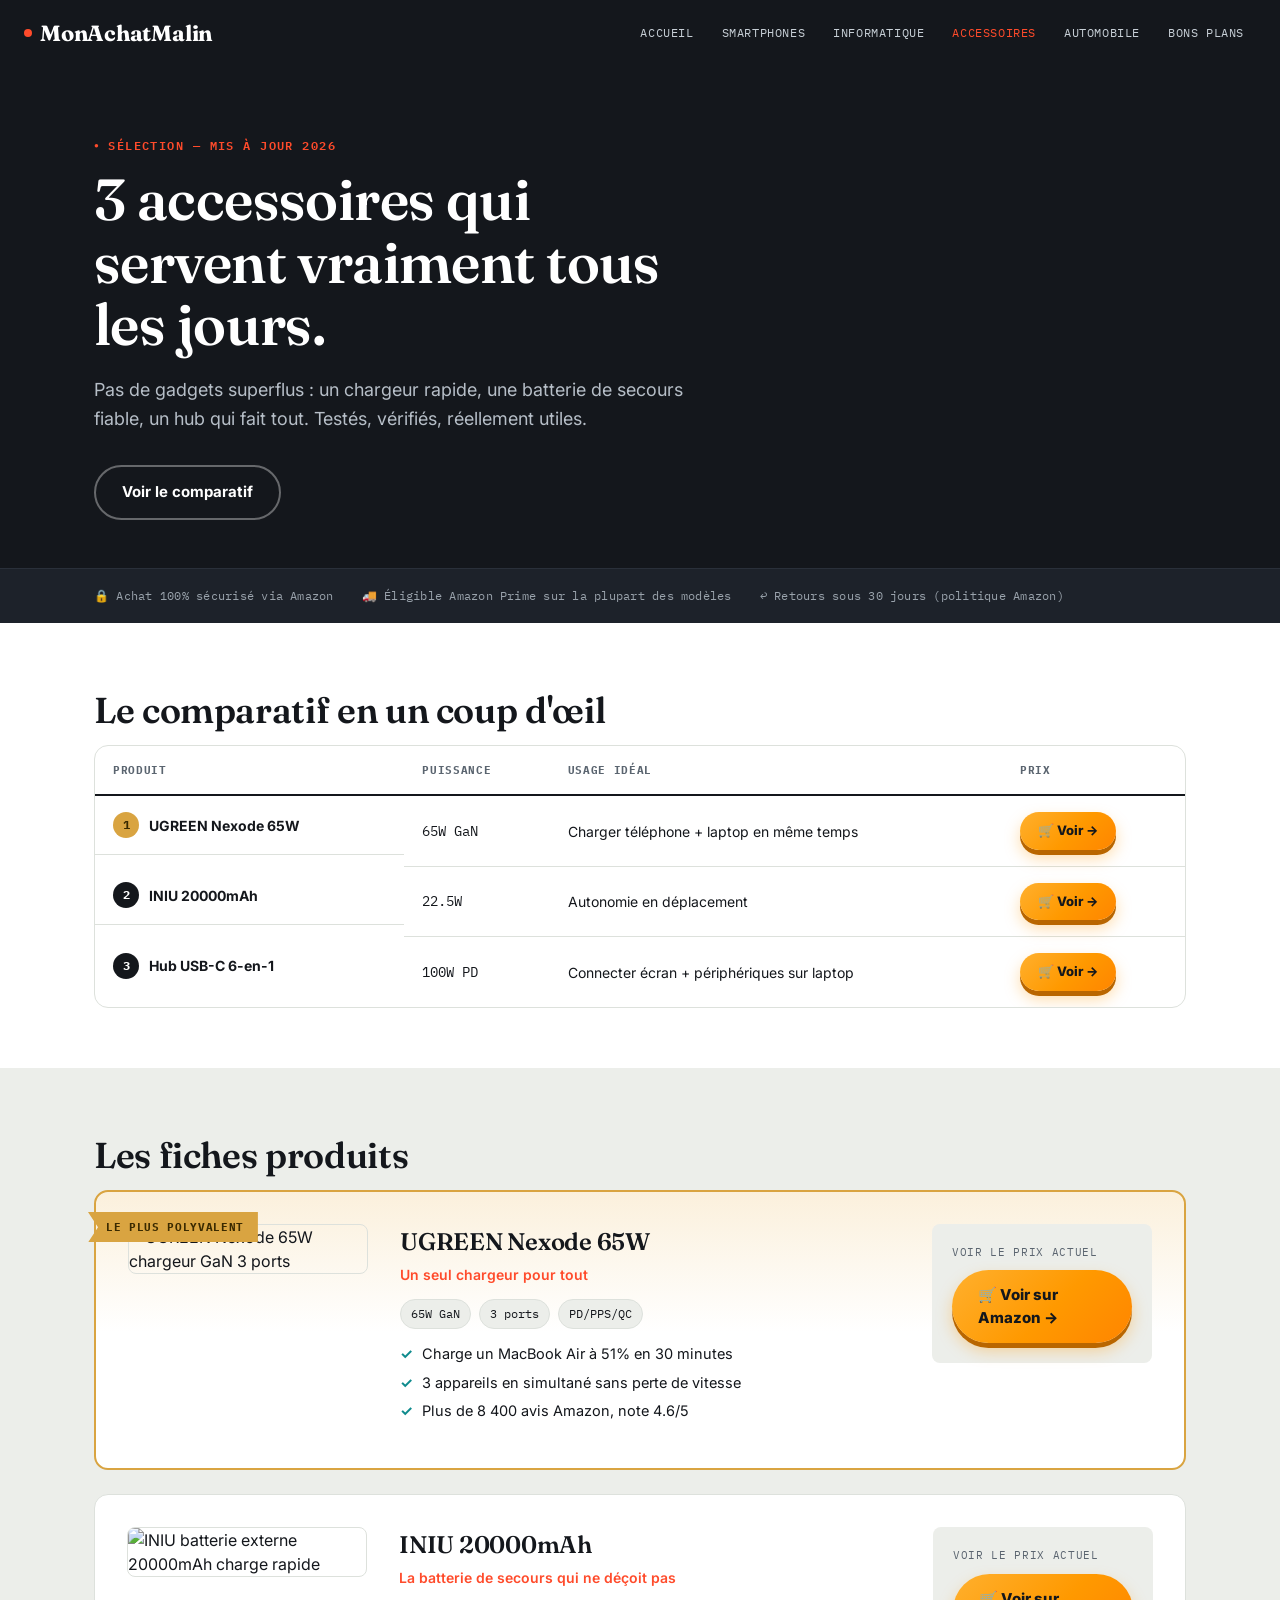
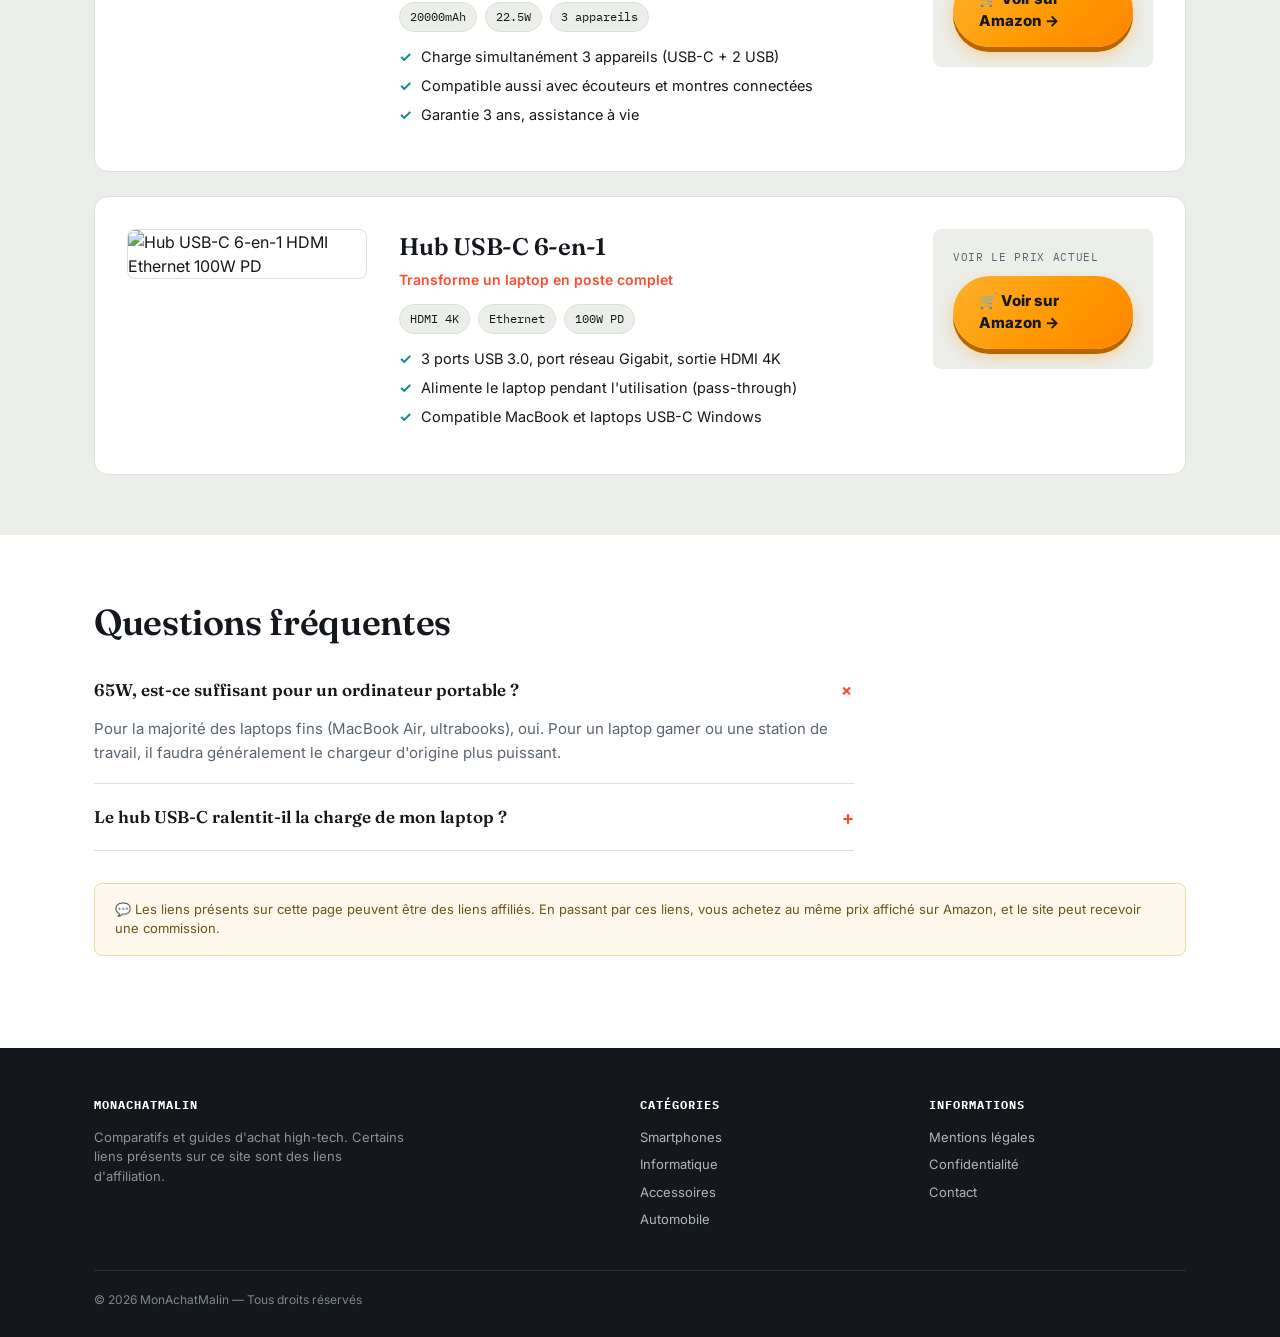
==== commit 3a075fd9: "Update accessoires.html" ====
--- a/accessoires.html
+++ b/accessoires.html
@@ -3,15 +3,18 @@
 <head>
 <meta charset="UTF-8">
 <meta name="viewport" content="width=device-width, initial-scale=1.0">
-<title>Accessoires – Chargeurs, câbles, hubs USB-C | AchatMalin</title>
-<meta name="description" content="Chargeurs, câbles, hubs USB-C : les équipements indispensables et comment les choisir.">
+<title>Meilleurs Accessoires Tech 2026 – Chargeur, batterie, hub | MonAchatMalin</title>
+<meta name="description" content="Les 3 accessoires tech indispensables en 2026 : chargeur rapide GaN, batterie externe 20000mAh et hub USB-C 6-en-1 — sélection testée et vérifiée.">
+<meta property="og:title" content="Meilleurs Accessoires Tech 2026">
+<meta property="og:type" content="article">
+<link rel="canonical" href="https://monachatmalin.github.io/accessoires.html">
 <link rel="stylesheet" href="style.css">
 </head>
 <body>
 
 <header class="site">
   <div class="bar">
-    <a href="index.html" class="logo"><span class="dot"></span>AchatMalin</a>
+    <a href="index.html" class="logo"><span class="dot"></span>MonAchatMalin</a>
     <nav class="main">
       <a href="index.html">Accueil</a>
       <a href="smartphones.html">Smartphones</a>
@@ -23,62 +26,138 @@
   </div>
 </header>
 
-<section class="hero">
+<section class="hero" style="padding-bottom:0;">
   <div class="wrap">
-    <p class="eyebrow">Catégorie</p>
-    <h1>Accessoires</h1>
-    <p class="lead">Chargeurs, câbles, hubs USB-C et autres accessoires : les équipements les plus utiles au quotidien.</p>
+    <p class="eyebrow">Sélection — mis à jour 2026</p>
+    <h1>3 accessoires qui servent vraiment tous les jours.</h1>
+    <p class="lead">Pas de gadgets superflus : un chargeur rapide, une batterie de secours fiable, un hub qui fait tout. Testés, vérifiés, réellement utiles.</p>
+    <div class="cta-group">
+      <a href="#comparatif" class="btn ghost">Voir le comparatif</a>
+    </div>
   </div>
-  <div style="height:32px;"></div>
+  <div style="height:48px;"></div>
 </section>
+<div class="trust-strip">
+  <div class="wrap">
+    <span>🔒 Achat 100% sécurisé via Amazon</span>
+    <span>🚚 Éligible Amazon Prime sur la plupart des modèles</span>
+    <span>↩️ Retours sous 30 jours (politique Amazon)</span>
+  </div>
+</div>
 
-<section class="on-card">
+<section id="comparatif" class="on-card">
   <div class="wrap">
-    <h2 class="section-title">Les meilleurs accessoires USB-C</h2>
-    <p class="section-sub">Tous les câbles et chargeurs USB-C ne se valent pas, même à prix proche. Voici ce qui distingue un bon accessoire d'un modèle à éviter.</p>
-
-    <div class="grid cols-3">
-      <div class="card">
-        <span class="icon">⚡</span>
-        <h3>Puissance de charge</h3>
-        <p>Un chargeur 20-30W convient à la plupart des smartphones. Pour un ordinateur portable, visez 65W ou plus selon le modèle.</p>
-      </div>
-      <div class="card">
-        <span class="icon">🔗</span>
-        <h3>Norme du câble</h3>
-        <p>Tous les câbles USB-C ne transmettent pas les mêmes débits ni la même puissance : vérifiez la norme (USB 2.0, 3.2, Thunderbolt) selon votre usage.</p>
-      </div>
-      <div class="card">
-        <span class="icon">🔌</span>
-        <h3>Nombre de ports</h3>
-        <p>Pour un hub, comptez large sur le nombre de ports utiles (HDMI, USB-A, lecteur de carte) plutôt que sur le nombre total affiché.</p>
-      </div>
-      <div class="card">
-        <span class="icon">🛡️</span>
-        <h3>Certification</h3>
-        <p>Privilégiez les accessoires certifiés (USB-IF, MFi pour Apple) : ils garantissent une compatibilité et une sécurité de charge fiables.</p>
-      </div>
-      <div class="card">
-        <span class="icon">📏</span>
-        <h3>Longueur du câble</h3>
-        <p>Au-delà de 2 mètres, certains câbles USB-C perdent en débit de données. Vérifiez la longueur adaptée à votre usage.</p>
-      </div>
-      <div class="card">
-        <span class="icon">🧳</span>
-        <h3>Format nomade</h3>
-        <p>Pour un usage en déplacement, un chargeur compact avec plusieurs ports GaN reste plus pratique qu'une multiprise classique.</p>
-      </div>
+    <h2 class="section-title">Le comparatif en un coup d'œil</h2>
+    <div class="table-wrap">
+      <table class="spec">
+        <thead>
+          <tr><th>Produit</th><th>Puissance</th><th>Usage idéal</th><th>Prix</th></tr>
+        </thead>
+        <tbody>
+          <tr>
+            <td class="name-cell"><span class="pill-rank gold">1</span> UGREEN Nexode 65W</td>
+            <td class="spec-num" data-label="Puissance">65W GaN</td>
+            <td data-label="Usage idéal">Charger téléphone + laptop en même temps</td>
+            <td data-label="Prix"><a href="https://www.amazon.fr/dp/B091BRJSRN?tag=sasbo76-21" target="_blank" rel="sponsored noopener" class="btn amazon small">🛒 Voir →</a></td>
+          </tr>
+          <tr>
+            <td class="name-cell"><span class="pill-rank">2</span> INIU 20000mAh</td>
+            <td class="spec-num" data-label="Puissance">22.5W</td>
+            <td data-label="Usage idéal">Autonomie en déplacement</td>
+            <td data-label="Prix"><a href="https://www.amazon.fr/dp/B07YPS5JC5?tag=sasbo76-21" target="_blank" rel="sponsored noopener" class="btn amazon small">🛒 Voir →</a></td>
+          </tr>
+          <tr>
+            <td class="name-cell"><span class="pill-rank">3</span> Hub USB-C 6-en-1</td>
+            <td class="spec-num" data-label="Puissance">100W PD</td>
+            <td data-label="Usage idéal">Connecter écran + périphériques sur laptop</td>
+            <td data-label="Prix"><a href="https://www.amazon.fr/dp/B0BM65KCZP?tag=sasbo76-21" target="_blank" rel="sponsored noopener" class="btn amazon small">🛒 Voir →</a></td>
+          </tr>
+        </tbody>
+      </table>
     </div>
   </div>
 </section>
 
 <section>
   <div class="wrap">
-    <h2 class="section-title">Notre sélection</h2>
+    <h2 class="section-title">Les fiches produits</h2>
+    <div class="product-grid">
+
+      <div class="product featured">
+        <span class="ribbon">Le plus polyvalent</span>
+        <div class="media"><img src="images/ugreen-nexode-65w.jpg" alt="UGREEN Nexode 65W chargeur GaN 3 ports"></div>
+        <div class="body">
+          <h3>UGREEN Nexode 65W</h3>
+          <p class="tagline">Un seul chargeur pour tout</p>
+          <div class="chips"><span class="chip">65W GaN</span><span class="chip">3 ports</span><span class="chip">PD/PPS/QC</span></div>
+          <ul class="points">
+            <li>Charge un MacBook Air à 51% en 30 minutes</li>
+            <li>3 appareils en simultané sans perte de vitesse</li>
+            <li>Plus de 8 400 avis Amazon, note 4.6/5</li>
+          </ul>
+        </div>
+        <div class="buy-panel">
+          <span class="price-label">Voir le prix actuel</span>
+          <a href="https://www.amazon.fr/dp/B091BRJSRN?tag=sasbo76-21" target="_blank" rel="sponsored noopener" class="btn amazon block">🛒 Voir sur Amazon →</a>
+        </div>
+      </div>
+
+      <div class="product">
+        <div class="media"><img src="images/iniu-20000mah.jpg" alt="INIU batterie externe 20000mAh charge rapide"></div>
+        <div class="body">
+          <h3>INIU 20000mAh</h3>
+          <p class="tagline">La batterie de secours qui ne déçoit pas</p>
+          <div class="chips"><span class="chip">20000mAh</span><span class="chip">22.5W</span><span class="chip">3 appareils</span></div>
+          <ul class="points">
+            <li>Charge simultanément 3 appareils (USB-C + 2 USB)</li>
+            <li>Compatible aussi avec écouteurs et montres connectées</li>
+            <li>Garantie 3 ans, assistance à vie</li>
+          </ul>
+        </div>
+        <div class="buy-panel">
+          <span class="price-label">Voir le prix actuel</span>
+          <a href="https://www.amazon.fr/dp/B07YPS5JC5?tag=sasbo76-21" target="_blank" rel="sponsored noopener" class="btn amazon block">🛒 Voir sur Amazon →</a>
+        </div>
+      </div>
+
+      <div class="product">
+        <div class="media"><img src="images/hub-usbc-6en1.jpg" alt="Hub USB-C 6-en-1 HDMI Ethernet 100W PD"></div>
+        <div class="body">
+          <h3>Hub USB-C 6-en-1</h3>
+          <p class="tagline">Transforme un laptop en poste complet</p>
+          <div class="chips"><span class="chip">HDMI 4K</span><span class="chip">Ethernet</span><span class="chip">100W PD</span></div>
+          <ul class="points">
+            <li>3 ports USB 3.0, port réseau Gigabit, sortie HDMI 4K</li>
+            <li>Alimente le laptop pendant l'utilisation (pass-through)</li>
+            <li>Compatible MacBook et laptops USB-C Windows</li>
+          </ul>
+        </div>
+        <div class="buy-panel">
+          <span class="price-label">Voir le prix actuel</span>
+          <a href="https://www.amazon.fr/dp/B0BM65KCZP?tag=sasbo76-21" target="_blank" rel="sponsored noopener" class="btn amazon block">🛒 Voir sur Amazon →</a>
+        </div>
+      </div>
+
+    </div>
+  </div>
+</section>
+
+<section class="on-card">
+  <div class="wrap">
+    <h2 class="section-title">Questions fréquentes</h2>
+    <div class="faq">
+      <details open>
+        <summary>65W, est-ce suffisant pour un ordinateur portable ?</summary>
+        <p>Pour la majorité des laptops fins (MacBook Air, ultrabooks), oui. Pour un laptop gamer ou une station de travail, il faudra généralement le chargeur d'origine plus puissant.</p>
+      </details>
+      <details>
+        <summary>Le hub USB-C ralentit-il la charge de mon laptop ?</summary>
+        <p>Non, tant que vous respectez la puissance indiquée (100W ici) et que vous branchez le hub à une source suffisamment puissante.</p>
+      </details>
+    </div>
     <div class="disclosure">
-      🛠️ Emplacement réservé : ajoute ici tes fiches produits accessoires avec tes liens d'affiliation Amazon. Le bouton ci-dessous pointe vers une recherche générique à personnaliser avec ton tag d'affilié.
+      💬 Les liens présents sur cette page peuvent être des liens affiliés. En passant par ces liens, vous achetez au même prix affiché sur Amazon, et le site peut recevoir une commission.
     </div>
-    <a href="https://www.amazon.fr/s?k=chargeur+usb-c&tag=sasbo76-21" class="btn amazon">🛒 Voir les accessoires sur Amazon →</a>
   </div>
 </section>
 
@@ -86,7 +165,7 @@
   <div class="wrap">
     <div class="cols">
       <div>
-        <h4>AchatMalin</h4>
+        <h4>MonAchatMalin</h4>
         <p style="max-width:40ch; color:#8a939c;">Comparatifs et guides d'achat high-tech. Certains liens présents sur ce site sont des liens d'affiliation.</p>
       </div>
       <div>
@@ -103,7 +182,7 @@
         <a href="contact.html">Contact</a>
       </div>
     </div>
-    <div class="legal">© 2026 AchatMalin — Tous droits réservés</div>
+    <div class="legal">© 2026 MonAchatMalin — Tous droits réservés</div>
   </div>
 </footer>
 
--- a/style.css
+++ b/style.css
@@ -1,6 +1,12 @@
-/* ============================================================ GUIDE TECH — design system v2 Direction : boutique premium / vitrine produit qui convertit Évolution du système v1 (fiche technique) vers un rendu plus désirable : grandes cartes produit, typographie éditoriale, CTA proéminent, badge "meilleur choix". ============================================================ */
-
-@import url("https://fonts.googleapis.com/css2?family=Fraunces:opsz,wght@9..144,500;9..144,600;9..144,700&family=IBM+Plex+Mono:wght@400;500;600&family=Inter:wght@400;500;600;700;800&display=swap");
+/* ============================================================
+   GUIDE TECH — design system v2
+   Direction : boutique premium / vitrine produit qui convertit
+   Évolution du système v1 (fiche technique) vers un rendu
+   plus désirable : grandes cartes produit, typographie
+   éditoriale, CTA proéminent, badge "meilleur choix".
+   ============================================================ */
+
+@import url('https://fonts.googleapis.com/css2?family=Fraunces:opsz,wght@9..144,500;9..144,600;9..144,700&family=IBM+Plex+Mono:wght@400;500;600&family=Inter:wght@400;500;600;700;800&display=swap');
 
 :root {
   --ink: #14171c;
@@ -18,21 +24,17 @@
   --gold: #d9a441;
   --gold-soft: #fbf0dc;
 
-  --font-display: "Fraunces", Georgia, serif;
-  --font-body: "Inter", -apple-system, sans-serif;
-  --font-mono: "IBM Plex Mono", monospace;
+  --font-display: 'Fraunces', Georgia, serif;
+  --font-body: 'Inter', -apple-system, sans-serif;
+  --font-mono: 'IBM Plex Mono', monospace;
 
   --radius: 14px;
   --radius-sm: 8px;
   --wrap: 1140px;
 }
 
-* {
-  box-sizing: border-box;
-}
-html {
-  scroll-behavior: smooth;
-}
+* { box-sizing: border-box; }
+html { scroll-behavior: smooth; }
 body {
   margin: 0;
   background: var(--paper);
@@ -42,18 +44,9 @@
   -webkit-font-smoothing: antialiased;
   padding-bottom: 0;
 }
-img {
-  max-width: 100%;
-  display: block;
-}
-a {
-  color: inherit;
-}
-.wrap {
-  max-width: var(--wrap);
-  margin: 0 auto;
-  padding: 0 24px;
-}
+img { max-width: 100%; display: block; }
+a { color: inherit; }
+.wrap { max-width: var(--wrap); margin: 0 auto; padding: 0 24px; }
 
 /* ---------- header ---------- */
 header.site {
@@ -82,18 +75,8 @@
   align-items: center;
   gap: 8px;
 }
-.logo .dot {
-  width: 8px;
-  height: 8px;
-  background: var(--signal);
-  border-radius: 50%;
-  display: inline-block;
-}
-nav.main {
-  display: flex;
-  gap: 4px;
-  flex-wrap: wrap;
-}
+.logo .dot { width: 8px; height: 8px; background: var(--signal); border-radius: 50%; display: inline-block; }
+nav.main { display: flex; gap: 4px; flex-wrap: wrap; }
 nav.main a {
   font-family: var(--font-mono);
   font-size: 12px;
@@ -103,16 +86,10 @@
   text-decoration: none;
   padding: 8px 12px;
   border-radius: var(--radius-sm);
-  transition: background 0.15s, color 0.15s;
-}
-nav.main a:hover,
-nav.main a:focus-visible {
-  background: rgba(255, 255, 255, 0.08);
-  color: #fff;
-}
-nav.main a.current {
-  color: var(--signal);
-}
+  transition: background .15s, color .15s;
+}
+nav.main a:hover, nav.main a:focus-visible { background: rgba(255,255,255,0.08); color: #fff; }
+nav.main a.current { color: var(--signal); }
 
 /* ---------- eyebrow ---------- */
 .eyebrow {
@@ -127,10 +104,7 @@
   margin: 0 0 14px;
   font-weight: 600;
 }
-.eyebrow::before {
-  content: "●";
-  font-size: 8px;
-}
+.eyebrow::before { content: '●'; font-size: 8px; }
 
 /* ---------- hero ---------- */
 .hero {
@@ -154,12 +128,7 @@
   margin: 0 0 32px;
   line-height: 1.6;
 }
-.hero .cta-group {
-  display: flex;
-  gap: 14px;
-  flex-wrap: wrap;
-  align-items: center;
-}
+.hero .cta-group { display: flex; gap: 14px; flex-wrap: wrap; align-items: center; }
 
 /* ---------- trust strip ---------- */
 .trust-strip {
@@ -176,11 +145,7 @@
   letter-spacing: 0.02em;
   color: #9aa3ac;
 }
-.trust-strip span {
-  display: flex;
-  align-items: center;
-  gap: 8px;
-}
+.trust-strip span { display: flex; align-items: center; gap: 8px; }
 
 /* ---------- buttons ---------- */
 .btn {
@@ -194,89 +159,42 @@
   padding: 14px 26px;
   border-radius: 999px;
   border: 2px solid transparent;
-  transition: transform 0.12s ease, box-shadow 0.12s ease, background 0.15s ease;
-}
-.btn:hover {
-  transform: translateY(-2px);
-}
-.btn:active {
-  transform: translateY(0);
-}
-.btn.primary {
-  background: var(--signal);
-  color: #fff;
-  box-shadow: 0 6px 0 var(--signal-deep);
-}
-.btn.primary:hover {
-  box-shadow: 0 8px 0 var(--signal-deep);
-}
-.btn.primary:active {
-  box-shadow: 0 3px 0 var(--signal-deep);
-  transform: translateY(3px);
-}
-.btn.ghost {
-  background: transparent;
-  border-color: rgba(255, 255, 255, 0.35);
-  color: #fff;
-}
-.btn.ghost:hover {
-  border-color: #fff;
-}
-.btn.on-paper.ghost {
-  border-color: var(--ink);
-  color: var(--ink);
-}
-.btn.small {
-  padding: 9px 18px;
-  font-size: 13px;
-}
-.btn.block {
-  width: 100%;
-  justify-content: center;
-}
+  transition: transform .12s ease, box-shadow .12s ease, background .15s ease;
+}
+.btn:hover { transform: translateY(-2px); }
+.btn:active { transform: translateY(0); }
+.btn.primary { background: var(--signal); color: #fff; box-shadow: 0 6px 0 var(--signal-deep); }
+.btn.primary:hover { box-shadow: 0 8px 0 var(--signal-deep); }
+.btn.primary:active { box-shadow: 0 3px 0 var(--signal-deep); transform: translateY(3px); }
+.btn.ghost { background: transparent; border-color: rgba(255,255,255,0.35); color: #fff; }
+.btn.ghost:hover { border-color: #fff; }
+.btn.on-paper.ghost { border-color: var(--ink); color: var(--ink); }
+.btn.small { padding: 9px 18px; font-size: 13px; }
+.btn.block { width: 100%; justify-content: center; }
 
 /* ---------- Amazon buy button ---------- */
 .btn.amazon {
   background: linear-gradient(135deg, #ffb02e 0%, #ff9900 55%, #ff8500 100%);
   color: #14171c;
   border: none;
-  box-shadow: 0 5px 0 #b96600, 0 8px 16px rgba(255, 153, 0, 0.35);
+  box-shadow: 0 5px 0 #b96600, 0 8px 16px rgba(255,153,0,0.35);
   position: relative;
   overflow: hidden;
   font-weight: 800;
 }
-.btn.amazon .cart-icon {
-  width: 16px;
-  height: 16px;
-  flex-shrink: 0;
-}
+.btn.amazon .cart-icon { width: 16px; height: 16px; flex-shrink: 0; }
 .btn.amazon::before {
-  content: "";
+  content: '';
   position: absolute;
-  top: 0;
-  left: -60%;
-  width: 40%;
-  height: 100%;
-  background: linear-gradient(
-    120deg,
-    transparent,
-    rgba(255, 255, 255, 0.55),
-    transparent
-  );
+  top: 0; left: -60%;
+  width: 40%; height: 100%;
+  background: linear-gradient(120deg, transparent, rgba(255,255,255,0.55), transparent);
   transform: skewX(-20deg);
-  transition: left 0.5s ease;
-}
-.btn.amazon:hover {
-  transform: translateY(-2px);
-  box-shadow: 0 7px 0 #b96600, 0 10px 20px rgba(255, 153, 0, 0.45);
-}
-.btn.amazon:hover::before {
-  left: 130%;
-}
-.btn.amazon:active {
-  transform: translateY(3px);
-  box-shadow: 0 2px 0 #b96600;
-}
+  transition: left .5s ease;
+}
+.btn.amazon:hover { transform: translateY(-2px); box-shadow: 0 7px 0 #b96600, 0 10px 20px rgba(255,153,0,0.45); }
+.btn.amazon:hover::before { left: 130%; }
+.btn.amazon:active { transform: translateY(3px); box-shadow: 0 2px 0 #b96600; }
 .btn.amazon .by {
   font-family: var(--font-mono);
   font-size: 9px;
@@ -286,12 +204,8 @@
 }
 
 /* ---------- sections ---------- */
-section {
-  padding: 60px 0;
-}
-section.on-card {
-  background: var(--card);
-}
+section { padding: 60px 0; }
+section.on-card { background: var(--card); }
 h2.section-title {
   font-family: var(--font-display);
   font-weight: 600;
@@ -307,12 +221,7 @@
 }
 
 /* ---------- quick comparison table ---------- */
-.table-wrap {
-  overflow-x: auto;
-  border: 1px solid var(--line);
-  border-radius: var(--radius);
-  background: var(--card);
-}
+.table-wrap { overflow: auto; border: 1px solid var(--line); border-radius: var(--radius); background: var(--card); }
 table.spec {
   width: 100%;
   border-collapse: collapse;
@@ -334,21 +243,44 @@
   border-bottom: 1px solid var(--line);
   vertical-align: middle;
 }
-table.spec tr:last-child td {
-  border-bottom: none;
-}
-table.spec tr.best-row td {
-  background: var(--signal-soft);
-}
-.spec-num {
-  font-family: var(--font-mono);
-  color: var(--ink);
-}
-.name-cell {
-  display: flex;
-  align-items: center;
-  gap: 10px;
-  font-weight: 700;
+table.spec tr:last-child td { border-bottom: none; }
+table.spec tr.best-row td { background: var(--signal-soft); }
+.spec-num { font-family: var(--font-mono); color: var(--ink); }
+.name-cell { display: flex; align-items: center; gap: 10px; font-weight: 700; white-space: nowrap; }
+
+/* ---------- responsive comparison table (mobile = stacked cards) ---------- */
+@media (max-width: 700px) {
+  .table-wrap { overflow-x: visible; border: none; background: none; }
+  table.spec { min-width: 0; width: 100%; }
+  table.spec thead { display: none; }
+  table.spec, table.spec tbody, table.spec tr, table.spec td { display: block; width: 100%; }
+  table.spec tr {
+    border: 1px solid var(--line);
+    border-radius: var(--radius);
+    margin-bottom: 14px;
+    padding: 4px 16px;
+    background: var(--card);
+  }
+  table.spec tr.best-row { border: 2px solid var(--gold); background: var(--signal-soft); }
+  table.spec td {
+    border-bottom: 1px solid var(--line);
+    padding: 10px 0;
+    display: flex;
+    justify-content: space-between;
+    align-items: center;
+    gap: 12px;
+  }
+  table.spec td:last-child { border-bottom: none; }
+  table.spec td.name-cell { justify-content: flex-start; font-size: 16px; white-space: normal; }
+  table.spec td[data-label]::before {
+    content: attr(data-label);
+    font-family: var(--font-mono);
+    font-size: 11px;
+    text-transform: uppercase;
+    letter-spacing: 0.05em;
+    color: var(--muted);
+    flex-shrink: 0;
+  }
 }
 
 /* ---------- rank pill ---------- */
@@ -359,24 +291,16 @@
   font-family: var(--font-mono);
   font-weight: 700;
   font-size: 12px;
-  width: 26px;
-  height: 26px;
+  width: 26px; height: 26px;
   border-radius: 50%;
   background: var(--ink);
   color: #fff;
   flex-shrink: 0;
 }
-.pill-rank.gold {
-  background: var(--gold);
-  color: #3a2a00;
-}
+.pill-rank.gold { background: var(--gold); color: #3a2a00; }
 
 /* ---------- product showcase cards ---------- */
-.product-grid {
-  display: flex;
-  flex-direction: column;
-  gap: 24px;
-}
+.product-grid { display: flex; flex-direction: column; gap: 24px; }
 .product {
   background: var(--card);
   border: 1px solid var(--line);
@@ -386,12 +310,9 @@
   grid-template-columns: 240px 1fr 220px;
   gap: 32px;
   position: relative;
-  transition: box-shadow 0.18s ease, border-color 0.18s ease;
-}
-.product:hover {
-  box-shadow: 0 12px 32px rgba(20, 23, 28, 0.08);
-  border-color: var(--line-strong);
-}
+  transition: box-shadow .18s ease, border-color .18s ease;
+}
+.product:hover { box-shadow: 0 12px 32px rgba(20,23,28,0.08); border-color: var(--line-strong); }
 .product.featured {
   border: 2px solid var(--gold);
   background: linear-gradient(180deg, var(--gold-soft) 0%, var(--card) 140px);
@@ -410,15 +331,8 @@
   padding: 7px 14px 7px 18px;
   clip-path: polygon(0 0, 100% 0, 100% 100%, 0 100%, 10px 50%);
 }
-@media (max-width: 900px) {
-  .product {
-    grid-template-columns: 1fr;
-  }
-}
-.product .media img {
-  border-radius: var(--radius-sm);
-  border: 1px solid var(--line);
-}
+@media (max-width: 900px) { .product { grid-template-columns: 1fr; } }
+.product .media img { border-radius: var(--radius-sm); border: 1px solid var(--line); }
 .product .body h3 {
   font-family: var(--font-display);
   font-weight: 600;
@@ -426,18 +340,8 @@
   margin: 0 0 4px;
   letter-spacing: -0.01em;
 }
-.product .body .tagline {
-  color: var(--signal);
-  font-weight: 600;
-  font-size: 14px;
-  margin: 0 0 14px;
-}
-.product .chips {
-  display: flex;
-  gap: 8px;
-  flex-wrap: wrap;
-  margin-bottom: 14px;
-}
+.product .body .tagline { color: var(--signal); font-weight: 600; font-size: 14px; margin: 0 0 14px; }
+.product .chips { display: flex; gap: 8px; flex-wrap: wrap; margin-bottom: 14px; }
 .chip {
   font-family: var(--font-mono);
   font-size: 12px;
@@ -447,37 +351,14 @@
   padding: 5px 10px;
   border-radius: 999px;
 }
-.product ul.points {
-  margin: 0 0 14px;
-  padding: 0;
-  list-style: none;
-}
-.product ul.points li {
-  padding-left: 22px;
-  position: relative;
-  margin-bottom: 7px;
-  font-size: 14.5px;
-  color: var(--ink);
-}
-.product ul.points li::before {
-  content: "✓";
-  position: absolute;
-  left: 0;
-  color: var(--teal);
-  font-weight: 700;
-}
+.product ul.points { margin: 0 0 14px; padding: 0; list-style: none; }
+.product ul.points li { padding-left: 22px; position: relative; margin-bottom: 7px; font-size: 14.5px; color: var(--ink); }
+.product ul.points li::before { content: '✓'; position: absolute; left: 0; color: var(--teal); font-weight: 700; }
 .product .video-link {
-  font-family: var(--font-mono);
-  font-size: 12px;
-  text-transform: uppercase;
-  color: var(--muted);
-  text-decoration: none;
-  display: inline-block;
-  letter-spacing: 0.03em;
-}
-.product .video-link:hover {
-  color: var(--ink);
-}
+  font-family: var(--font-mono); font-size: 12px; text-transform: uppercase;
+  color: var(--muted); text-decoration: none; display: inline-block; letter-spacing: 0.03em;
+}
+.product .video-link:hover { color: var(--ink); }
 .product .buy-panel {
   background: var(--paper);
   border-radius: var(--radius-sm);
@@ -487,22 +368,42 @@
   gap: 10px;
   align-self: start;
 }
-.product .buy-panel .price-label {
+.product .buy-panel .price-label { font-family: var(--font-mono); font-size: 11px; text-transform: uppercase; color: var(--muted); letter-spacing: 0.06em; }
+.product .buy-panel .price-note-2 { font-size: 12px; color: var(--muted); }
+
+/* ---------- cross-sell accessories ---------- */
+.cross-sell {
+  margin-top: 18px;
+  padding-top: 16px;
+  border-top: 1px dashed var(--line-strong);
+}
+.cross-sell .cross-title {
   font-family: var(--font-mono);
   font-size: 11px;
   text-transform: uppercase;
+  letter-spacing: 0.06em;
   color: var(--muted);
-  letter-spacing: 0.06em;
-}
-.product .buy-panel .price-note-2 {
-  font-size: 12px;
-  color: var(--muted);
-}
+  margin: 0 0 10px;
+}
+.cross-sell .cross-links { display: flex; flex-direction: column; gap: 8px; }
+.cross-sell a.cross-link {
+  display: flex;
+  align-items: center;
+  gap: 8px;
+  font-size: 13px;
+  color: var(--ink);
+  text-decoration: none;
+  padding: 8px 10px;
+  border-radius: var(--radius-sm);
+  background: var(--paper);
+  border: 1px solid var(--line);
+  transition: border-color .15s, background .15s;
+}
+.cross-sell a.cross-link:hover { border-color: #ff9900; background: #fff8ec; }
+.cross-sell a.cross-link .arrow { margin-left: auto; color: #ff9900; font-weight: 700; }
 
 /* ---------- FAQ accordion ---------- */
-.faq {
-  max-width: 760px;
-}
+.faq { max-width: 760px; }
 .faq details {
   border-bottom: 1px solid var(--line);
   padding: 18px 0;
@@ -518,26 +419,17 @@
   align-items: center;
   gap: 12px;
 }
-.faq summary::-webkit-details-marker {
-  display: none;
-}
+.faq summary::-webkit-details-marker { display: none; }
 .faq summary::after {
-  content: "+";
+  content: '+';
   font-family: var(--font-mono);
   font-size: 20px;
   color: var(--signal);
   flex-shrink: 0;
-  transition: transform 0.15s ease;
-}
-.faq details[open] summary::after {
-  transform: rotate(45deg);
-}
-.faq p {
-  margin: 12px 0 0;
-  color: var(--muted);
-  font-size: 15px;
-  line-height: 1.6;
-}
+  transition: transform .15s ease;
+}
+.faq details[open] summary::after { transform: rotate(45deg); }
+.faq p { margin: 12px 0 0; color: var(--muted); font-size: 15px; line-height: 1.6; }
 
 /* ---------- disclosure ---------- */
 .disclosure {
@@ -551,28 +443,11 @@
 }
 
 /* ---------- card grid (home) ---------- */
-.grid {
-  display: grid;
-  gap: 20px;
-}
-.grid.cols-3 {
-  grid-template-columns: repeat(3, 1fr);
-}
-.grid.cols-4 {
-  grid-template-columns: repeat(4, 1fr);
-}
-@media (max-width: 900px) {
-  .grid.cols-3,
-  .grid.cols-4 {
-    grid-template-columns: repeat(2, 1fr);
-  }
-}
-@media (max-width: 600px) {
-  .grid.cols-3,
-  .grid.cols-4 {
-    grid-template-columns: 1fr;
-  }
-}
+.grid { display: grid; gap: 20px; }
+.grid.cols-3 { grid-template-columns: repeat(3, 1fr); }
+.grid.cols-4 { grid-template-columns: repeat(4, 1fr); }
+@media (max-width: 900px) { .grid.cols-3, .grid.cols-4 { grid-template-columns: repeat(2, 1fr); } }
+@media (max-width: 600px) { .grid.cols-3, .grid.cols-4 { grid-template-columns: 1fr; } }
 .card {
   background: var(--card);
   border: 1px solid var(--line);
@@ -581,39 +456,14 @@
   display: flex;
   flex-direction: column;
   gap: 12px;
-  transition: box-shadow 0.15s, transform 0.15s;
-}
-.card:hover {
-  box-shadow: 0 10px 26px rgba(20, 23, 28, 0.08);
-  transform: translateY(-2px);
-}
-.card .icon {
-  font-size: 28px;
-}
-.card h3 {
-  margin: 0;
-  font-size: 17px;
-  font-family: var(--font-display);
-  font-weight: 600;
-}
-.card p {
-  margin: 0;
-  color: var(--muted);
-  font-size: 14px;
-  flex-grow: 1;
-}
-.card a.card-link {
-  font-family: var(--font-mono);
-  font-size: 12px;
-  text-transform: uppercase;
-  letter-spacing: 0.05em;
-  color: var(--teal);
-  text-decoration: none;
-  font-weight: 600;
-}
-.card a.card-link:hover {
-  text-decoration: underline;
-}
+  transition: box-shadow .15s, transform .15s;
+}
+.card:hover { box-shadow: 0 10px 26px rgba(20,23,28,0.08); transform: translateY(-2px); }
+.card .icon { font-size: 28px; }
+.card h3 { margin: 0; font-size: 17px; font-family: var(--font-display); font-weight: 600; }
+.card p { margin: 0; color: var(--muted); font-size: 14px; flex-grow: 1; }
+.card a.card-link { font-family: var(--font-mono); font-size: 12px; text-transform: uppercase; letter-spacing: 0.05em; color: var(--teal); text-decoration: none; font-weight: 600; }
+.card a.card-link:hover { text-decoration: underline; }
 
 /* ---------- sticky mobile buy bar ---------- */
 .sticky-buy {
@@ -629,70 +479,20 @@
   gap: 16px;
   border-top: 3px solid var(--signal);
 }
-.sticky-buy .info {
-  font-family: var(--font-mono);
-  font-size: 12px;
-  color: #b6bec7;
-}
-.sticky-buy .info strong {
-  color: #fff;
-  display: block;
-  font-family: var(--font-body);
-  font-size: 14px;
-}
+.sticky-buy .info { font-family: var(--font-mono); font-size: 12px; color: #b6bec7; }
+.sticky-buy .info strong { color: #fff; display: block; font-family: var(--font-body); font-size: 14px; }
 
 /* ---------- footer ---------- */
-footer.site {
-  background: var(--ink);
-  color: #aeb7bf;
-  padding: 48px 0 28px;
-  font-size: 13px;
-}
-footer.site .cols {
-  display: grid;
-  grid-template-columns: 2fr 1fr 1fr;
-  gap: 32px;
-  margin-bottom: 32px;
-}
-@media (max-width: 700px) {
-  footer.site .cols {
-    grid-template-columns: 1fr;
-  }
-}
-footer.site h4 {
-  font-family: var(--font-mono);
-  font-size: 12px;
-  text-transform: uppercase;
-  letter-spacing: 0.08em;
-  color: #fff;
-  margin: 0 0 14px;
-}
-footer.site a {
-  color: #aeb7bf;
-  text-decoration: none;
-  display: block;
-  margin-bottom: 8px;
-}
-footer.site a:hover {
-  color: #fff;
-}
-footer.site .legal {
-  border-top: 1px solid #2a333d;
-  padding-top: 20px;
-  font-size: 12px;
-  color: #7d8790;
-}
+footer.site { background: var(--ink); color: #aeb7bf; padding: 48px 0 28px; font-size: 13px; }
+footer.site .cols { display: grid; grid-template-columns: 2fr 1fr 1fr; gap: 32px; margin-bottom: 32px; }
+@media (max-width: 700px) { footer.site .cols { grid-template-columns: 1fr; } }
+footer.site h4 { font-family: var(--font-mono); font-size: 12px; text-transform: uppercase; letter-spacing: 0.08em; color: #fff; margin: 0 0 14px; }
+footer.site a { color: #aeb7bf; text-decoration: none; display: block; margin-bottom: 8px; }
+footer.site a:hover { color: #fff; }
+footer.site .legal { border-top: 1px solid #2a333d; padding-top: 20px; font-size: 12px; color: #7d8790; }
 
 /* ---------- accessibility ---------- */
-a:focus-visible,
-button:focus-visible,
-summary:focus-visible {
-  outline: 3px solid var(--teal);
-  outline-offset: 2px;
-}
+a:focus-visible, button:focus-visible, summary:focus-visible { outline: 3px solid var(--teal); outline-offset: 2px; }
 @media (prefers-reduced-motion: reduce) {
-  * {
-    transition: none !important;
-    scroll-behavior: auto !important;
-  }
-}
+  * { transition: none !important; scroll-behavior: auto !important; }
+}
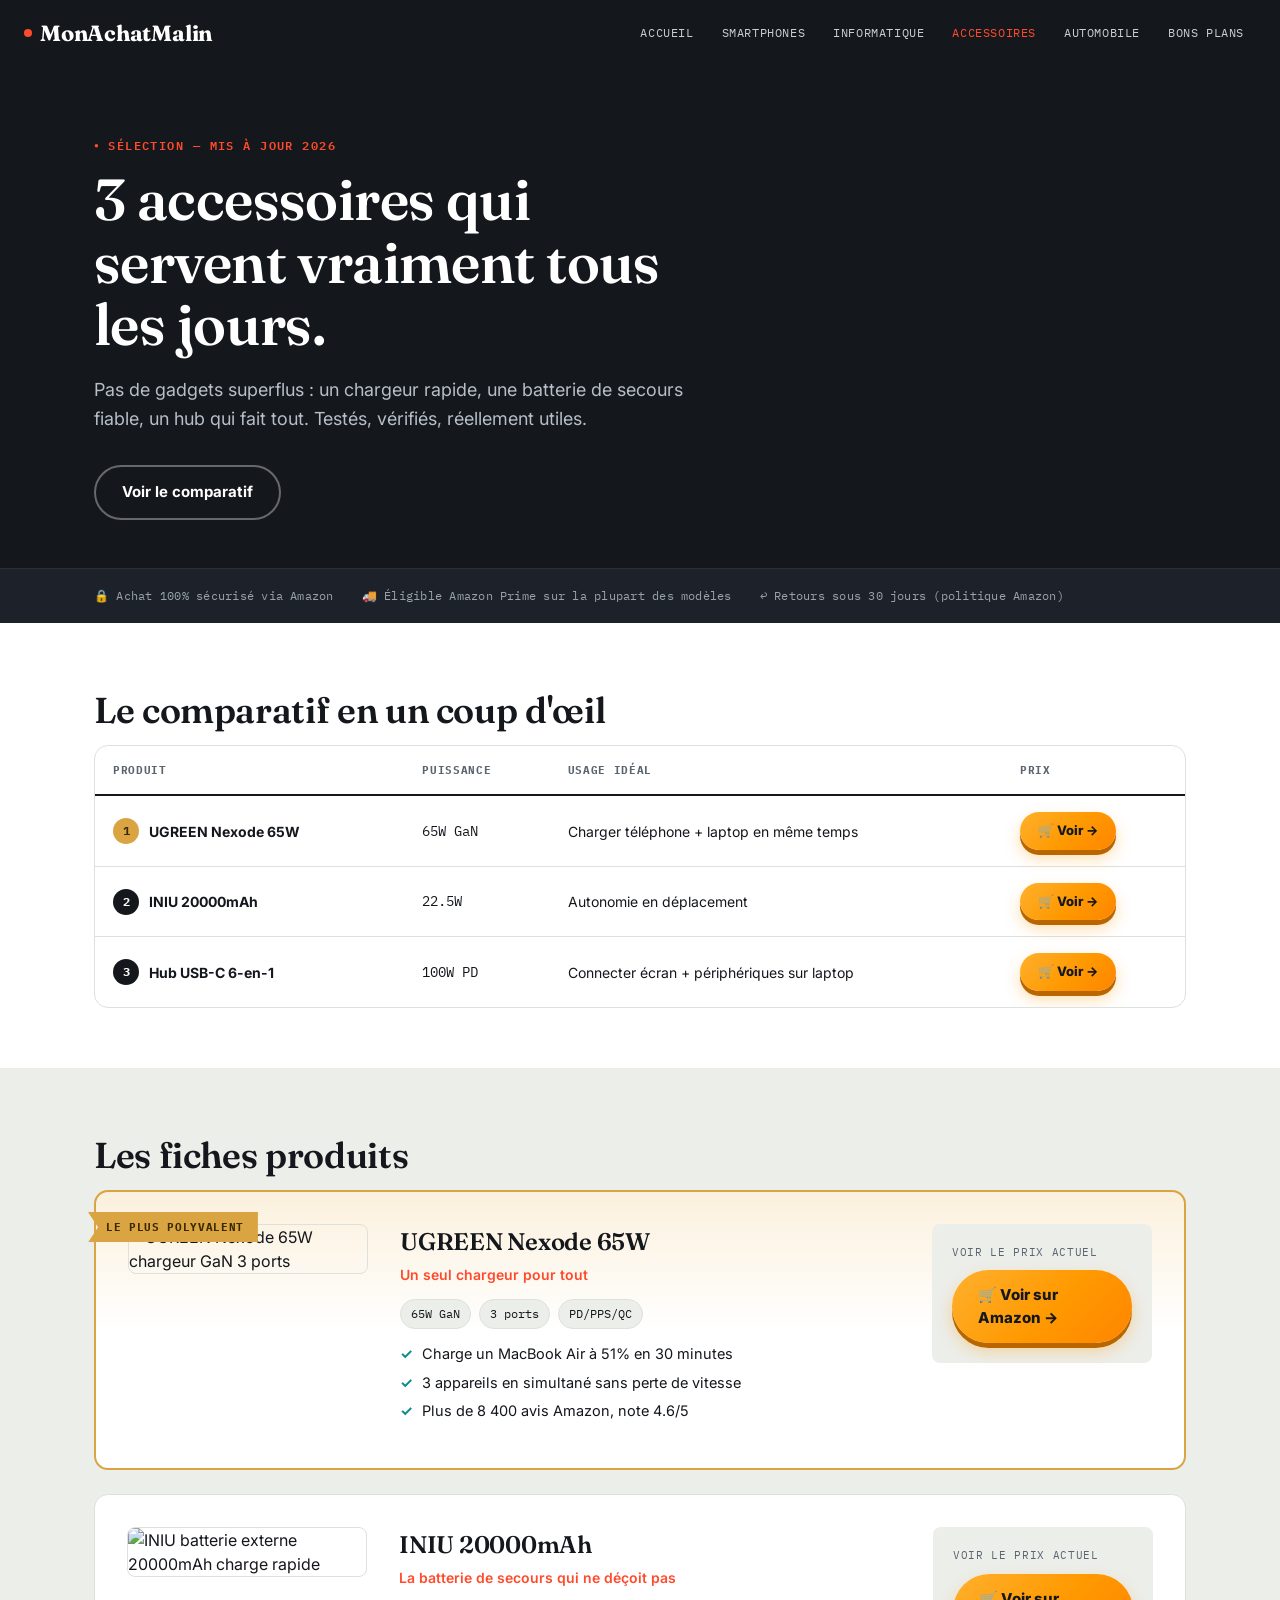
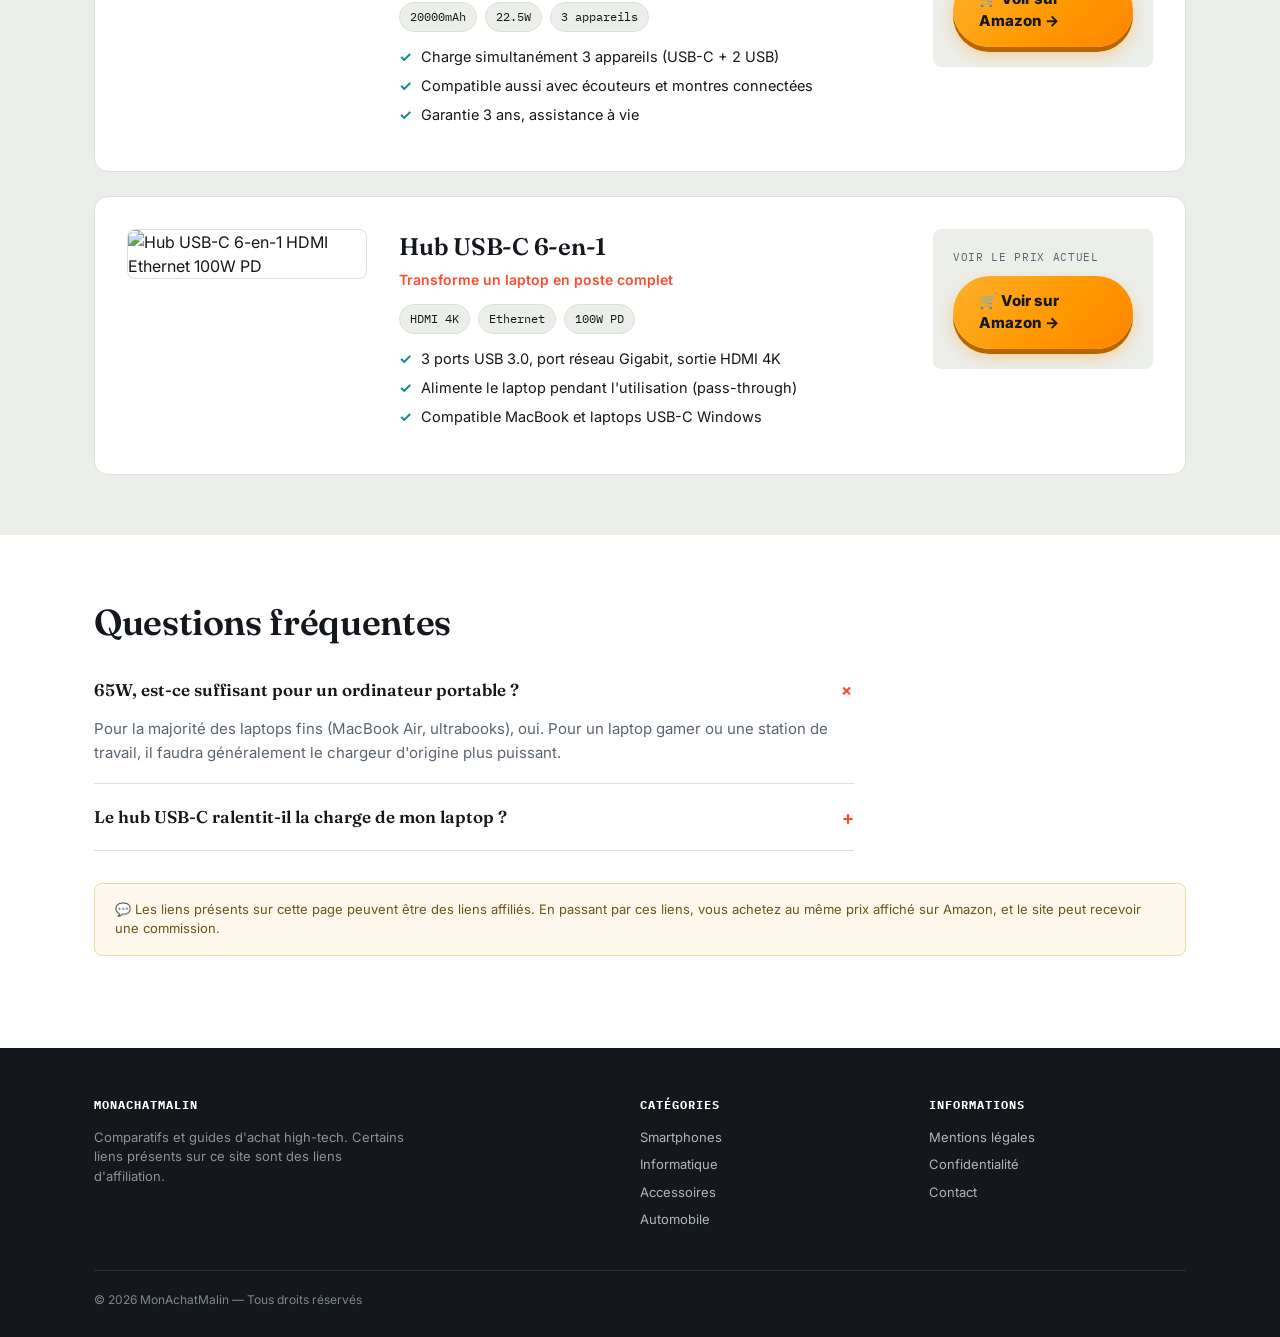
==== commit 57997f6c: "Update accessoires.html" ====
--- a/accessoires.html
+++ b/accessoires.html
@@ -55,19 +55,19 @@
         </thead>
         <tbody>
           <tr>
-            <td class="name-cell"><span class="pill-rank gold">1</span> UGREEN Nexode 65W</td>
+            <td class="name-cell"><span class="name-cell-inner"><span class="pill-rank gold">1</span> UGREEN Nexode 65W</span></td>
             <td class="spec-num" data-label="Puissance">65W GaN</td>
             <td data-label="Usage idéal">Charger téléphone + laptop en même temps</td>
             <td data-label="Prix"><a href="https://www.amazon.fr/dp/B091BRJSRN?tag=sasbo76-21" target="_blank" rel="sponsored noopener" class="btn amazon small">🛒 Voir →</a></td>
           </tr>
           <tr>
-            <td class="name-cell"><span class="pill-rank">2</span> INIU 20000mAh</td>
+            <td class="name-cell"><span class="name-cell-inner"><span class="pill-rank">2</span> INIU 20000mAh</span></td>
             <td class="spec-num" data-label="Puissance">22.5W</td>
             <td data-label="Usage idéal">Autonomie en déplacement</td>
             <td data-label="Prix"><a href="https://www.amazon.fr/dp/B07YPS5JC5?tag=sasbo76-21" target="_blank" rel="sponsored noopener" class="btn amazon small">🛒 Voir →</a></td>
           </tr>
           <tr>
-            <td class="name-cell"><span class="pill-rank">3</span> Hub USB-C 6-en-1</td>
+            <td class="name-cell"><span class="name-cell-inner"><span class="pill-rank">3</span> Hub USB-C 6-en-1</span></td>
             <td class="spec-num" data-label="Puissance">100W PD</td>
             <td data-label="Usage idéal">Connecter écran + périphériques sur laptop</td>
             <td data-label="Prix"><a href="https://www.amazon.fr/dp/B0BM65KCZP?tag=sasbo76-21" target="_blank" rel="sponsored noopener" class="btn amazon small">🛒 Voir →</a></td>
--- a/style.css
+++ b/style.css
@@ -227,8 +227,7 @@
   border-collapse: collapse;
   font-size: 14px;
   min-width: 680px;
-}
-table.spec th {
+}table.spec th {
   font-family: var(--font-mono);
   font-size: 11px;
   text-transform: uppercase;
@@ -246,7 +245,8 @@
 table.spec tr:last-child td { border-bottom: none; }
 table.spec tr.best-row td { background: var(--signal-soft); }
 .spec-num { font-family: var(--font-mono); color: var(--ink); }
-.name-cell { display: flex; align-items: center; gap: 10px; font-weight: 700; white-space: nowrap; }
+.name-cell { font-weight: 700; white-space: nowrap; }
+.name-cell-inner { display: inline-flex; align-items: center; gap: 10px; }
 
 /* ---------- responsive comparison table (mobile = stacked cards) ---------- */
 @media (max-width: 700px) {
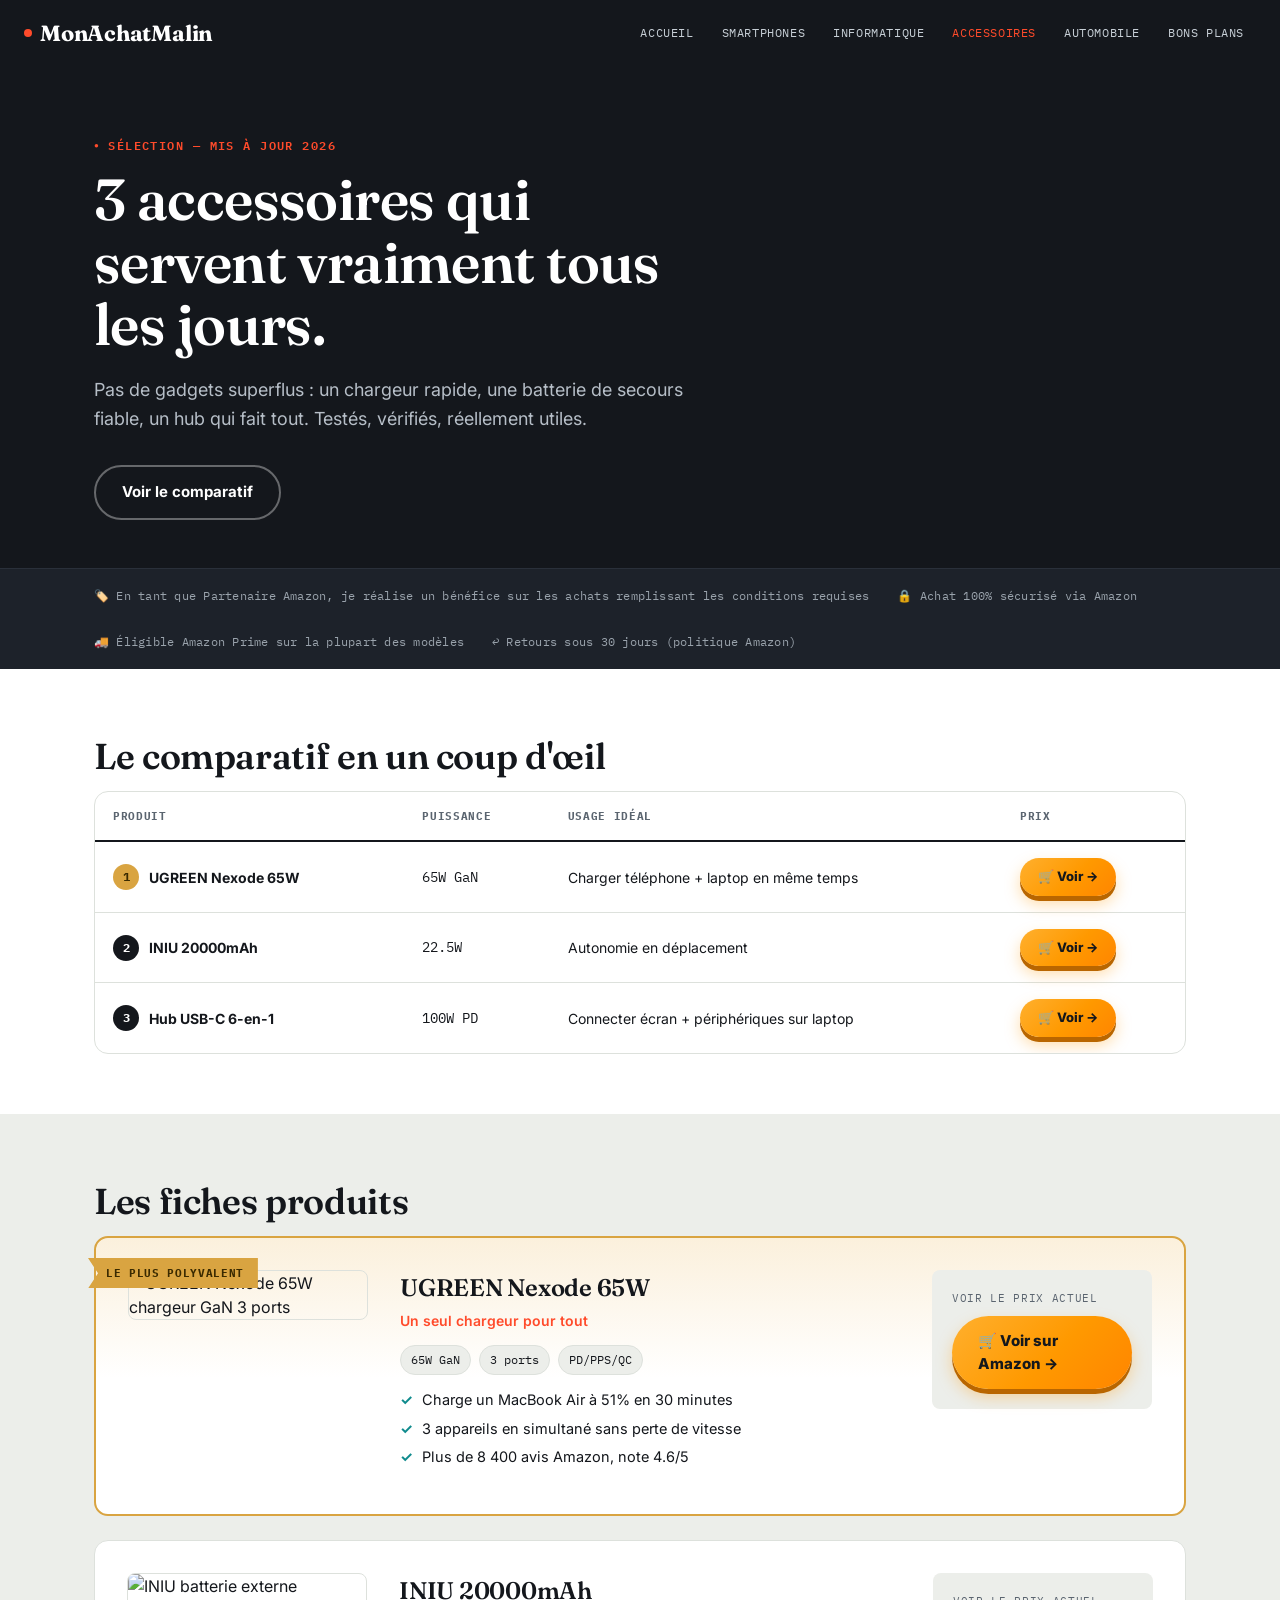
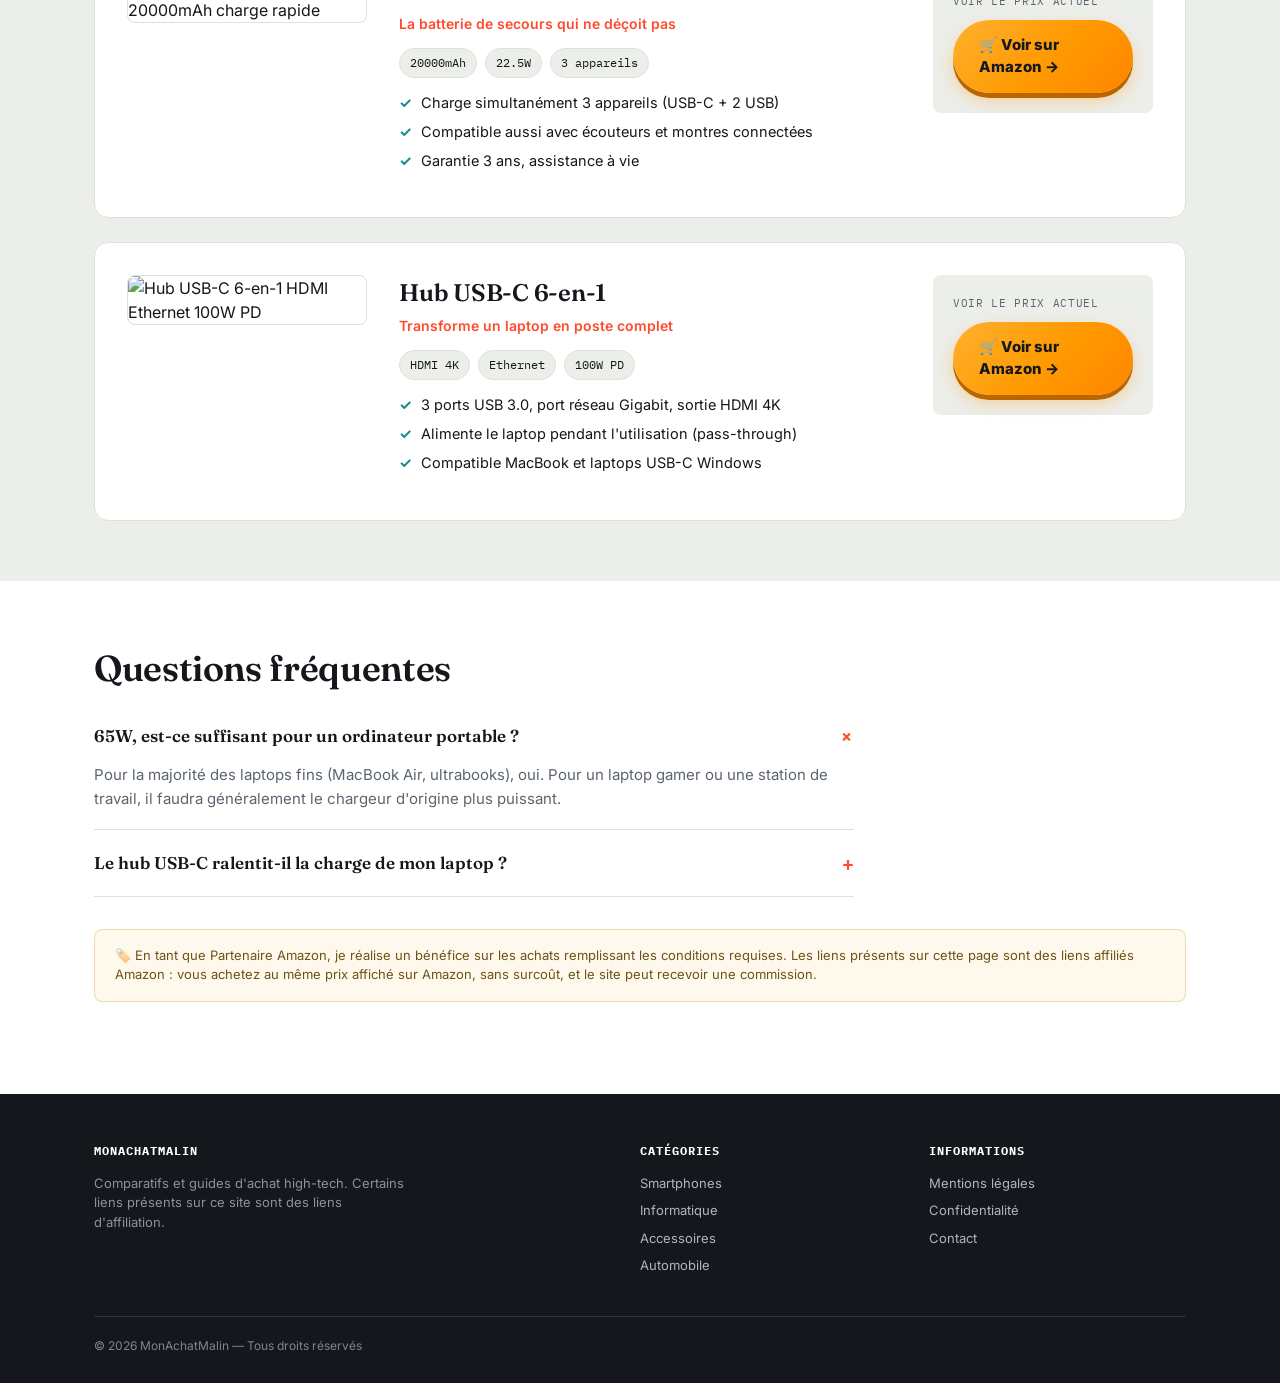
==== commit a2ebf6a9: "Update accessoires.html" ====
--- a/accessoires.html
+++ b/accessoires.html
@@ -39,6 +39,7 @@
 </section>
 <div class="trust-strip">
   <div class="wrap">
+    <span>🏷️ En tant que Partenaire Amazon, je réalise un bénéfice sur les achats remplissant les conditions requises</span>
     <span>🔒 Achat 100% sécurisé via Amazon</span>
     <span>🚚 Éligible Amazon Prime sur la plupart des modèles</span>
     <span>↩️ Retours sous 30 jours (politique Amazon)</span>
@@ -156,7 +157,7 @@
       </details>
     </div>
     <div class="disclosure">
-      💬 Les liens présents sur cette page peuvent être des liens affiliés. En passant par ces liens, vous achetez au même prix affiché sur Amazon, et le site peut recevoir une commission.
+      🏷️ En tant que Partenaire Amazon, je réalise un bénéfice sur les achats remplissant les conditions requises. Les liens présents sur cette page sont des liens affiliés Amazon : vous achetez au même prix affiché sur Amazon, sans surcoût, et le site peut recevoir une commission.
     </div>
   </div>
 </section>
